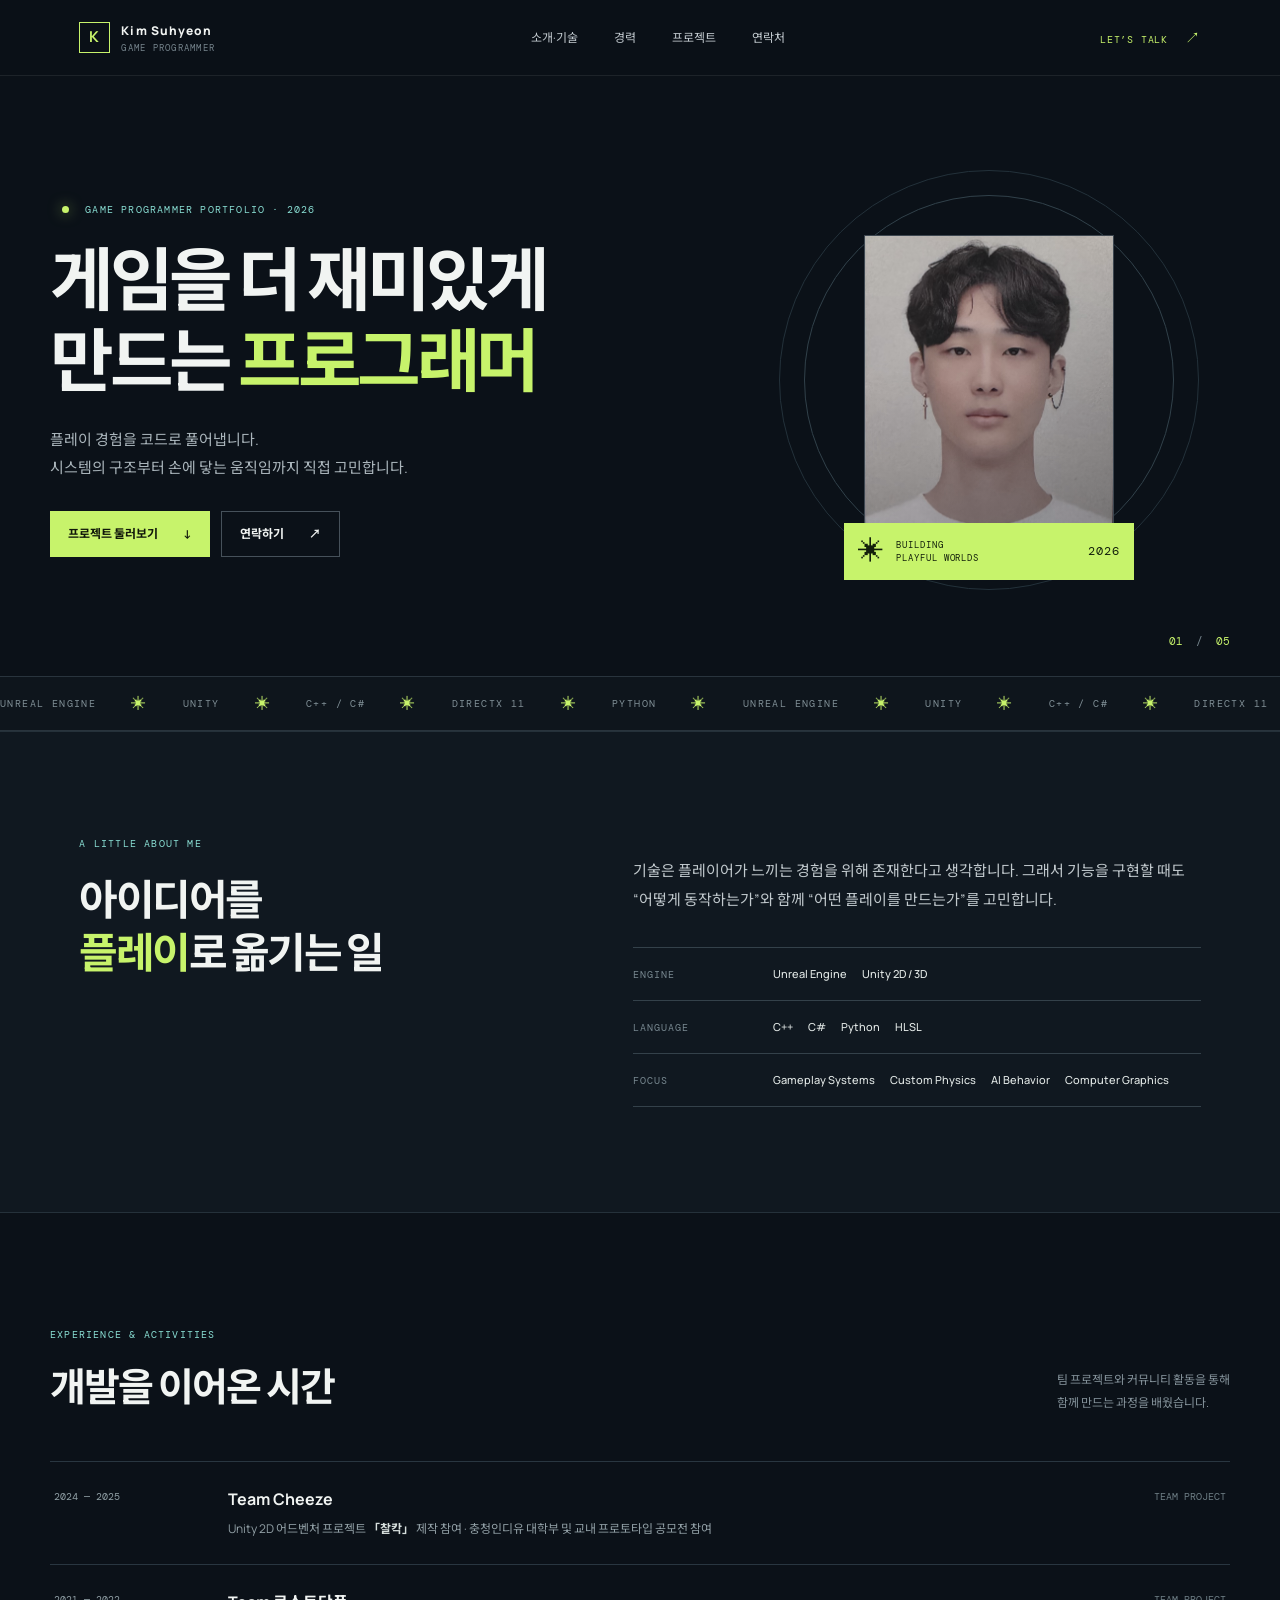
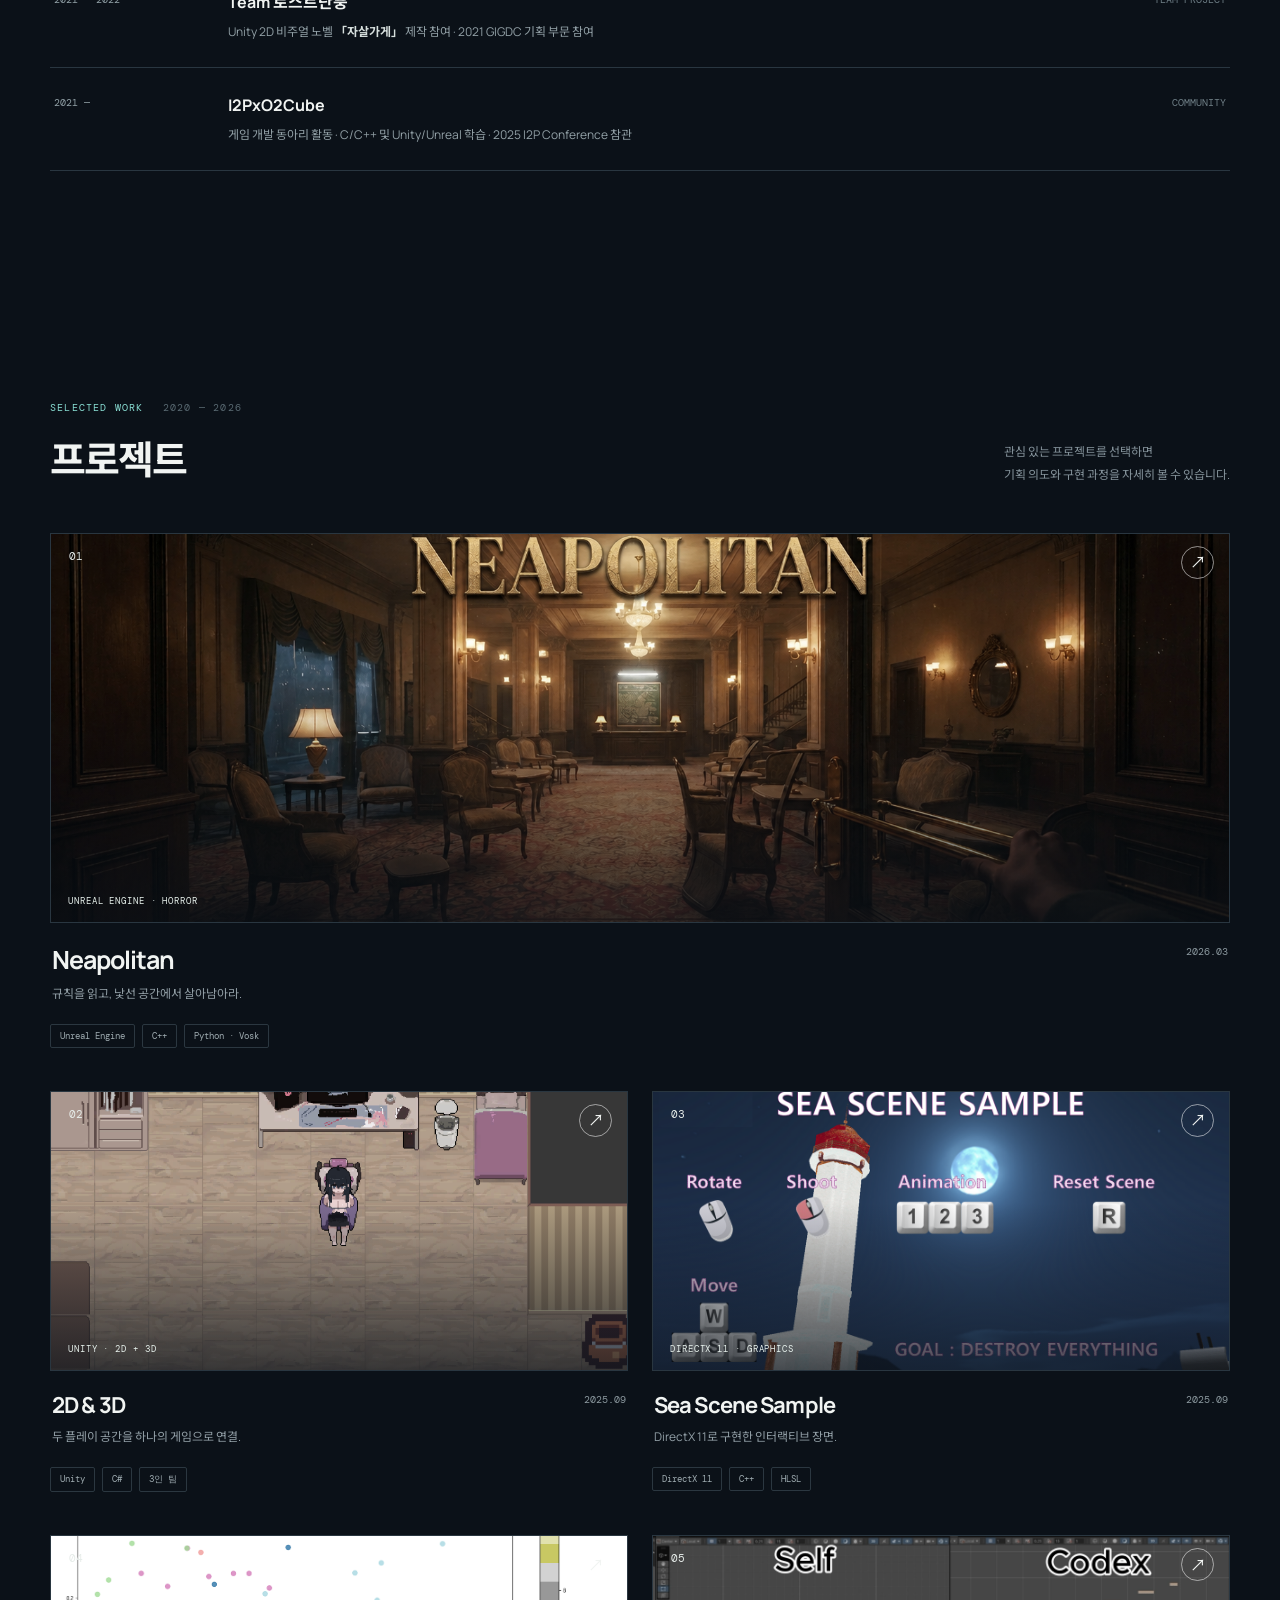
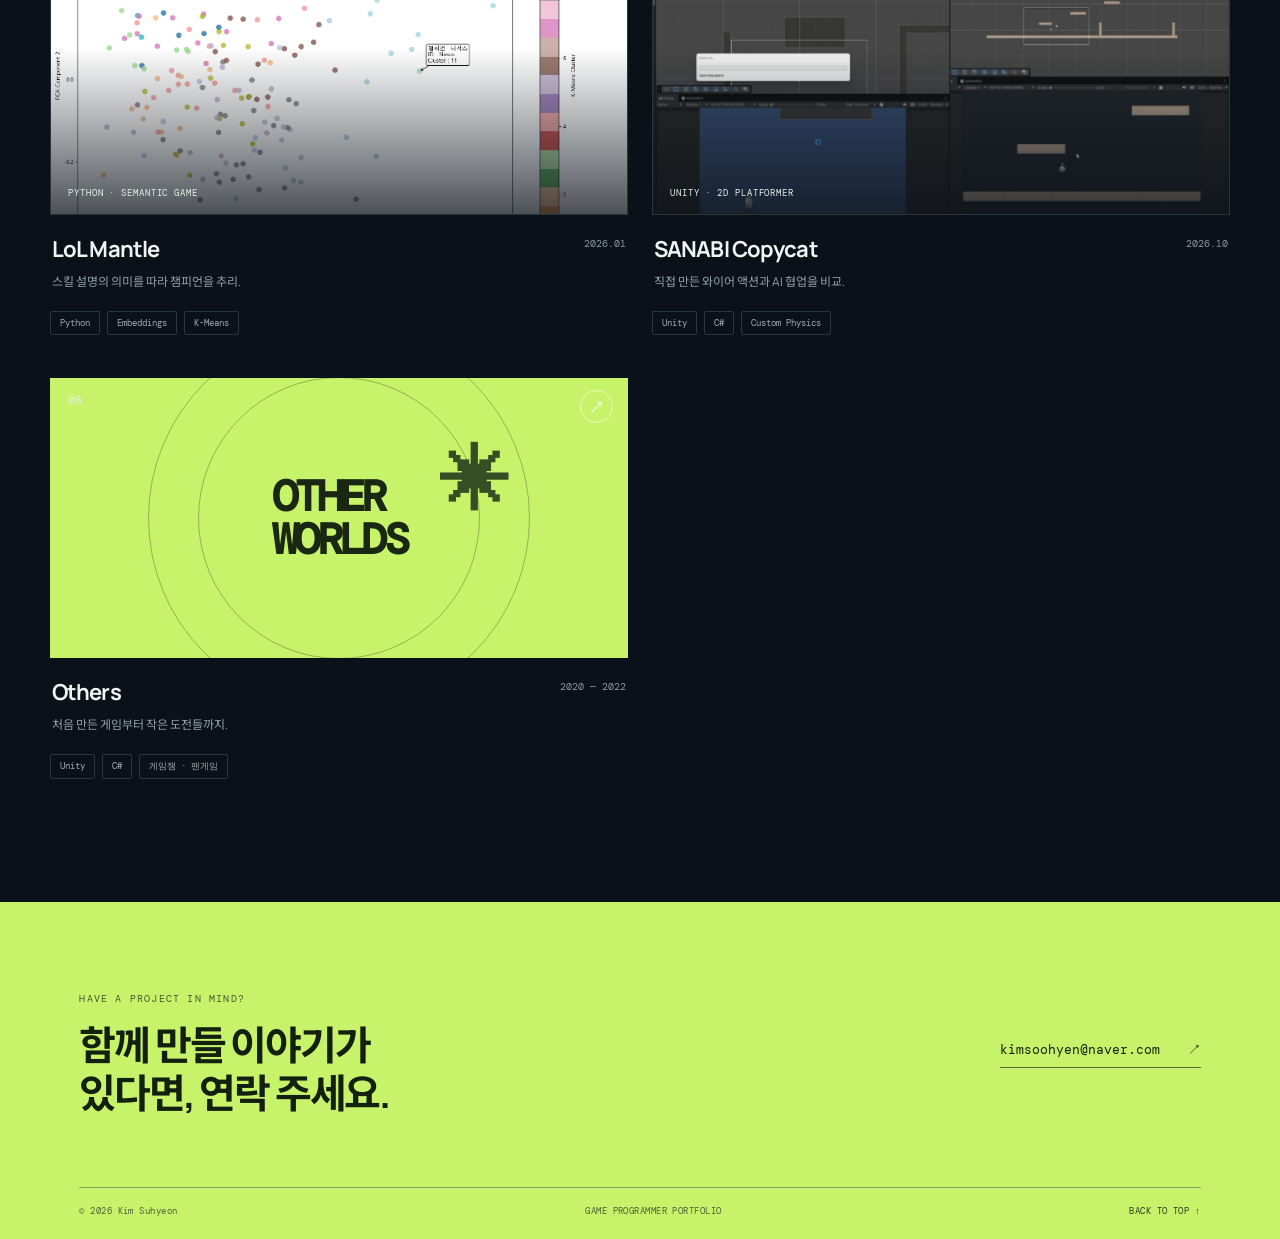
==== index.html @ 2b6232b7 "Publish portfolio website" ====
<!doctype html>
<html lang="ko">
<head>
  <meta charset="utf-8">
  <meta name="viewport" content="width=device-width, initial-scale=1">
  <meta name="theme-color" content="#0b1118">
  <meta name="description" content="김수현 게임 프로그래머 포트폴리오">
  <title>김수현 — Game Programmer</title>
  <link rel="preconnect" href="https://fonts.googleapis.com">
  <link rel="preconnect" href="https://fonts.gstatic.com" crossorigin>
  <link href="https://fonts.googleapis.com/css2?family=DM+Mono:wght@400;500&family=Manrope:wght@400;500;600;700;800&family=Noto+Sans+KR:wght@400;500;600;700;800&display=swap" rel="stylesheet">
  <link rel="stylesheet" href="assets/site.css">
</head>
<body>
  <header class="topbar" id="top">
    <a class="brand" href="index.html"><span class="brand-mark">K</span><span>Kim Suhyeon <i>GAME PROGRAMMER</i></span></a>
    <nav aria-label="주요 메뉴"><a href="#about">소개·기술</a><a href="#experience">경력</a><a href="#projects">프로젝트</a><a href="#contact">연락처</a></nav>
    <a class="top-cta" href="mailto:kimsoohyen@naver.com">LET’S TALK <span>↗</span></a>
  </header>
  <main>
    <section class="hero" id="about">
      <div class="hero-copy">
        <p class="eyebrow"><span class="live-dot"></span> GAME PROGRAMMER PORTFOLIO · 2026</p>
        <h1>게임을 더 재미있게<br>만드는 <em>프로그래머</em></h1>
        <p class="hero-lede">플레이 경험을 코드로 풀어냅니다.<br>시스템의 구조부터 손에 닿는 움직임까지 직접 고민합니다.</p>
        <div class="hero-actions"><a class="button primary" href="#projects">프로젝트 둘러보기 <span>↓</span></a><a class="button secondary" href="mailto:kimsoohyen@naver.com">연락하기 <span>↗</span></a></div>
      </div>
      <div class="hero-portrait"><div class="portrait-frame"><img src="assets/image2.jpg" alt="김수현 프로필 사진"></div><div class="portrait-note"><span class="note-icon">✳</span><span>BUILDING<br>PLAYFUL WORLDS</span><span class="note-year">2026</span></div><div class="hero-orbit orbit-one"></div><div class="hero-orbit orbit-two"></div></div>
      <div class="hero-index">01 <span>/</span> 05</div>
    </section>
    <section class="ticker" aria-label="기술 스택"><div class="ticker-track"><span>UNREAL ENGINE</span><i>✳</i><span>UNITY</span><i>✳</i><span>C++ / C#</span><i>✳</i><span>DIRECTX 11</span><i>✳</i><span>PYTHON</span><i>✳</i><span>UNREAL ENGINE</span><i>✳</i><span>UNITY</span><i>✳</i><span>C++ / C#</span><i>✳</i><span>DIRECTX 11</span><i>✳</i><span>PYTHON</span><i>✳</i></div></section>
    <section class="about-section">
      <div class="about-title"><p class="eyebrow">A LITTLE ABOUT ME</p><h2>아이디어를<br><em>플레이</em>로 옮기는 일</h2></div>
      <div class="about-content"><p class="about-lede">기술은 플레이어가 느끼는 경험을 위해 존재한다고 생각합니다. 그래서 기능을 구현할 때도 “어떻게 동작하는가”와 함께 “어떤 플레이를 만드는가”를 고민합니다.</p><div class="skills"><div class="skill-row"><span class="skill-label">ENGINE</span><div><b>Unreal Engine</b><b>Unity 2D / 3D</b></div></div><div class="skill-row"><span class="skill-label">LANGUAGE</span><div><b>C++</b><b>C#</b><b>Python</b><b>HLSL</b></div></div><div class="skill-row"><span class="skill-label">FOCUS</span><div><b>Gameplay Systems</b><b>Custom Physics</b><b>AI Behavior</b><b>Computer Graphics</b></div></div></div></div>
    </section>
    <section class="experience-section" id="experience"><div class="section-heading"><div><p class="eyebrow">EXPERIENCE &amp; ACTIVITIES</p><h2>개발을 이어온 시간</h2></div><p class="section-intro">팀 프로젝트와 커뮤니티 활동을 통해<br>함께 만드는 과정을 배웠습니다.</p></div><div class="timeline"><div class="timeline-item"><span class="timeline-year">2024 — 2025</span><div><h3>Team Cheeze</h3><p>Unity 2D 어드벤처 프로젝트 <b>「찰칵」</b> 제작 참여 · 충청인디유 대학부 및 교내 프로토타입 공모전 참여</p></div><span class="timeline-kind">TEAM PROJECT</span></div><div class="timeline-item"><span class="timeline-year">2021 — 2022</span><div><h3>Team 로스트단풍</h3><p>Unity 2D 비주얼 노벨 <b>「자살가게」</b> 제작 참여 · 2021 GIGDC 기획 부문 참여</p></div><span class="timeline-kind">TEAM PROJECT</span></div><div class="timeline-item"><span class="timeline-year">2021 —</span><div><h3>I2PxO2Cube</h3><p>게임 개발 동아리 활동 · C/C++ 및 Unity/Unreal 학습 · 2025 I2P Conference 참관</p></div><span class="timeline-kind">COMMUNITY</span></div></div></section>
    <section class="section projects-section" id="projects">
      <div class="section-heading"><div><p class="eyebrow">SELECTED WORK <span>2020 — 2026</span></p><h2>프로젝트</h2></div><p class="section-intro">관심 있는 프로젝트를 선택하면<br>기획 의도와 구현 과정을 자세히 볼 수 있습니다.</p></div>
      <div class="project-grid">
        <a class="project-card feature-card" href="projects/neapolitan.html"><div class="card-image"><img src="assets/neapolitan-hero.png" alt="Neapolitan 호텔 로비 메인 이미지"><span class="card-number">01</span><span class="card-open">↗</span><span class="image-label">UNREAL ENGINE · HORROR</span></div><div class="card-info"><div><h3>Neapolitan</h3><p>규칙을 읽고, 낯선 공간에서 살아남아라.</p></div><span class="card-date">2026.03</span></div><div class="card-tags"><span>Unreal Engine</span><span>C++</span><span>Python · Vosk</span></div></a>
        <a class="project-card" href="projects/two-d-three-d.html"><div class="card-image"><img src="assets/image10.png" alt="2D 어드벤처 게임 화면"><span class="card-number">02</span><span class="card-open">↗</span><span class="image-label">UNITY · 2D + 3D</span></div><div class="card-info"><div><h3>2D &amp; 3D</h3><p>두 플레이 공간을 하나의 게임으로 연결.</p></div><span class="card-date">2025.09</span></div><div class="card-tags"><span>Unity</span><span>C#</span><span>3인 팀</span></div></a>
        <a class="project-card" href="projects/sea-scene.html"><div class="card-image"><img src="assets/image20.png" alt="DirectX Sea Scene 시뮬레이터 화면"><span class="card-number">03</span><span class="card-open">↗</span><span class="image-label">DIRECTX 11 · GRAPHICS</span></div><div class="card-info"><div><h3>Sea Scene Sample</h3><p>DirectX 11로 구현한 인터랙티브 장면.</p></div><span class="card-date">2025.09</span></div><div class="card-tags"><span>DirectX 11</span><span>C++</span><span>HLSL</span></div></a>
        <a class="project-card" href="projects/lol-mantle.html"><div class="card-image"><img src="assets/image63.png" alt="LoL Mantle 챔피언 임베딩 시각화"><span class="card-number">04</span><span class="card-open">↗</span><span class="image-label">PYTHON · SEMANTIC GAME</span></div><div class="card-info"><div><h3>LoL Mantle</h3><p>스킬 설명의 의미를 따라 챔피언을 추리.</p></div><span class="card-date">2026.01</span></div><div class="card-tags"><span>Python</span><span>Embeddings</span><span>K-Means</span></div></a>
        <a class="project-card" href="projects/sanabi-copycat.html"><div class="card-image"><img src="assets/image65.png" alt="SANABI Copycat 직접 개발과 에이전트 비교 화면"><span class="card-number">05</span><span class="card-open">↗</span><span class="image-label">UNITY · 2D PLATFORMER</span></div><div class="card-info"><div><h3>SANABI Copycat</h3><p>직접 만든 와이어 액션과 AI 협업을 비교.</p></div><span class="card-date">2026.10</span></div><div class="card-tags"><span>Unity</span><span>C#</span><span>Custom Physics</span></div></a>
        <a class="project-card other-card" href="projects/others.html"><div class="other-art"><span>OTHER<br>WORLDS</span><span class="other-star">✳</span></div><span class="card-number">06</span><span class="card-open">↗</span><div class="card-info"><div><h3>Others</h3><p>처음 만든 게임부터 작은 도전들까지.</p></div><span class="card-date">2020 — 2022</span></div><div class="card-tags"><span>Unity</span><span>C#</span><span>게임잼 · 팬게임</span></div></a>
      </div>
    </section>
    <footer class="footer" id="contact"><div><p class="eyebrow">HAVE A PROJECT IN MIND?</p><h2>함께 만들 이야기가<br>있다면, 연락 주세요.</h2></div><a class="mail-link" href="mailto:kimsoohyen@naver.com">kimsoohyen@naver.com <span>↗</span></a><div class="footer-bottom"><span>© 2026 Kim Suhyeon</span><span>GAME PROGRAMMER PORTFOLIO</span><a href="#top">BACK TO TOP ↑</a></div></footer>
  </main>
</body>
</html>
---- assets/site.css ----
:root{--bg:#0b1118;--panel:#111a23;--panel2:#17232d;--line:#293640;--text:#f1f4f2;--muted:#a2adb3;--soft:#75848c;--lime:#c7f36b;--aqua:#89ded3;--orange:#ff8c5b;--mono:"DM Mono",monospace;--sans:"Manrope","Noto Sans KR",sans-serif;--max:1180px}*{box-sizing:border-box}html{scroll-behavior:smooth;scroll-padding-top:100px}body{margin:0;background:var(--bg);color:var(--text);font-family:var(--sans);font-size:15px;line-height:1.65}a{color:inherit;text-decoration:none}img{display:block;max-width:100%}::selection{background:var(--lime);color:#111} .topbar{height:76px;padding:0 max(calc((100vw - var(--max))/2),6.2vw);display:flex;align-items:center;justify-content:space-between;border-bottom:1px solid rgba(255,255,255,.08);background:rgba(11,17,24,.93);position:sticky;top:0;z-index:20;backdrop-filter:blur(18px)}.brand{display:flex;align-items:center;gap:11px;font-weight:800;font-size:12px;letter-spacing:.09em}.brand-mark{width:31px;height:31px;border:1px solid var(--lime);color:var(--lime);display:grid;place-items:center;font-size:15px;font-weight:700}.brand i{display:block;color:var(--soft);font:9px var(--mono);letter-spacing:.14em;margin-top:1px}.topbar nav{display:flex;gap:36px;color:#c3cbd0;font-size:12px}.topbar nav a:hover,.footer-bottom a:hover{color:var(--lime)}.top-cta{font:10px var(--mono);letter-spacing:.08em;color:var(--lime)}.top-cta span{font-size:15px;margin-left:10px}.hero{max-width:var(--max);margin:auto;min-height:600px;padding:78px 0 70px;display:grid;grid-template-columns:1fr .77fr;gap:70px;align-items:center;position:relative}.eyebrow{font:10px var(--mono);letter-spacing:.12em;color:var(--aqua);margin:0 0 23px}.live-dot{display:inline-block;width:7px;height:7px;background:var(--lime);border-radius:50%;margin-right:9px;box-shadow:0 0 14px #c7f36b99}.hero h1{font-size:clamp(46px,5.4vw,70px);line-height:1.17;letter-spacing:-.065em;margin:0;font-weight:700}.hero h1 em,.about-title h2 em{font-style:normal;color:var(--lime)}.hero-lede{color:#aab5bb;font-size:15px;line-height:1.9;margin:25px 0 28px}.hero-actions{display:flex;gap:11px}.button{height:46px;padding:0 18px;display:inline-flex;gap:25px;align-items:center;font-size:12px;font-weight:700}.button.primary{background:var(--lime);color:#10170a}.button.primary:hover{background:#dbff91}.button.secondary{border:1px solid #46515a;color:var(--text)}.button.secondary:hover{border-color:var(--lime)}.hero-meta{display:flex;gap:12px;align-items:center;margin-top:48px;color:#87949b;font:10px var(--mono)}.hero-meta b{color:#45515a}.hero-portrait{height:420px;position:relative;display:grid;place-items:center}.portrait-frame{width:250px;height:290px;position:relative;z-index:2;overflow:hidden;border:1px solid #ffffff26;background:#1b2630}.portrait-frame:before{content:"";position:absolute;inset:0;background:linear-gradient(145deg,transparent 30%,#0b111844);z-index:1}.portrait-frame img{width:100%;height:100%;object-fit:cover;object-position:center 22%;filter:saturate(.72)}.portrait-note{position:absolute;z-index:4;bottom:10px;left:calc(50% - 145px);width:290px;height:57px;padding:0 14px;background:var(--lime);color:#13200b;display:flex;align-items:center;gap:12px;font:9px var(--mono);letter-spacing:.1em;line-height:1.35}.note-icon{font-size:26px}.note-year{margin-left:auto;font-size:12px}.hero-orbit{position:absolute;border:1px solid #31414a;border-radius:50%;width:370px;height:370px}.orbit-two{width:420px;height:420px;border-color:#23313a}.hero-index{position:absolute;bottom:28px;right:0;color:var(--lime);font:11px var(--mono)}.hero-index span{color:var(--soft);padding:0 6px}.ticker{height:55px;border-block:1px solid #29343d;overflow:hidden;display:flex;align-items:center;background:#0e151c}.ticker-track{display:flex;align-items:center;gap:35px;white-space:nowrap;width:max-content;animation:marquee 38s linear infinite;color:#7f8e95;font:10px var(--mono);letter-spacing:.14em}.ticker-track i{color:var(--lime);font-size:15px;font-style:normal}@keyframes marquee{to{transform:translateX(-50%)}}.section,.experience-section{max-width:var(--max);margin:auto;padding:115px 0}.section-heading{display:flex;justify-content:space-between;align-items:end;margin-bottom:42px}.section-heading .eyebrow{margin-bottom:13px}.eyebrow span{color:#596971;margin-left:12px}.section-heading h2,.experience-section h2{font-size:39px;letter-spacing:-.05em;margin:0}.section-intro{font-size:12px;color:#84929a;line-height:1.9;margin:0 0 4px}.project-grid{display:grid;grid-template-columns:repeat(2,1fr);gap:35px 24px}.project-card{display:block;min-width:0}.card-image{height:280px;position:relative;overflow:hidden;background:#17222a;border:1px solid #293640}.card-image img{height:100%;width:100%;object-fit:cover;transition:transform .55s cubic-bezier(.2,.75,.25,1),filter .4s;filter:saturate(.82)}.project-card:hover .card-image img{transform:scale(1.045);filter:saturate(1.08)}.card-image:after{content:"";position:absolute;inset:40% 0 0;background:linear-gradient(transparent,#0b1118ba)}.card-number{position:absolute;z-index:2;left:18px;top:15px;color:#e6ece9;font:11px var(--mono)}.card-open{position:absolute;z-index:2;right:15px;top:12px;width:33px;height:33px;border:1px solid #ffffff88;border-radius:50%;display:grid;place-items:center;font-size:16px;transition:.2s}.project-card:hover .card-open{background:var(--lime);color:#10170a;border-color:var(--lime);transform:rotate(45deg)}.image-label{position:absolute;z-index:2;left:17px;bottom:15px;color:#e7f1ec;font:9px var(--mono);letter-spacing:.1em}.card-info{display:flex;justify-content:space-between;align-items:start;padding:16px 2px 8px}.card-info h3{margin:0;font-size:22px;letter-spacing:-.04em}.card-info p{margin:4px 0;color:#929fa6;font-size:12px}.card-date{font:10px var(--mono);color:#8c999f;padding-top:6px;white-space:nowrap}.card-tags{display:flex;gap:7px;padding:8px 0}.card-tags span{font:9px var(--mono);color:#a0adb2;padding:5px 9px;border:1px solid #2b3740;border-radius:2px}.feature-card{grid-column:1/-1}.feature-card .card-image{height:390px}.feature-card .card-image img{object-position:center 48%}.feature-card .card-info h3{font-size:25px}.other-card{position:relative}.other-art{height:280px;background:#c7f36b;color:#1a2713;display:flex;align-items:center;justify-content:center;font:700 44px/.98 var(--mono);letter-spacing:-.08em;position:relative;overflow:hidden}.other-art:before,.other-art:after{content:"";position:absolute;border:1px solid #3c552b66;border-radius:50%;width:280px;height:280px}.other-art:after{width:380px;height:380px}.other-star{position:absolute;right:21%;top:25%;font-size:70px;line-height:1;color:#344f24}.about-section{border-block:1px solid #25313a;background:#101820;display:grid;grid-template-columns:.8fr 1fr;gap:100px;padding:105px max(calc((100vw - var(--max))/2),6.2vw)}.about-title h2{font-size:42px;line-height:1.25;letter-spacing:-.06em;margin:0}.about-content{padding-top:20px}.about-lede{font-size:15px;color:#c1c9cd;line-height:1.9;margin:0 0 33px;max-width:570px}.skills{border-top:1px solid #34414a}.skill-row{display:grid;grid-template-columns:120px 1fr;gap:20px;padding:17px 0;border-bottom:1px solid #34414a}.skill-label{color:#77878f;font:10px var(--mono);letter-spacing:.1em;padding-top:3px}.skill-row>div{display:flex;gap:8px 15px;flex-wrap:wrap}.skill-row b{font-size:11px;color:#e2e8e6;font-weight:500}.timeline{border-top:1px solid #293640}.timeline-item{display:grid;grid-template-columns:150px 1fr 120px;gap:24px;padding:24px 4px;border-bottom:1px solid #293640;align-items:start}.timeline-year,.timeline-kind{font:10px var(--mono);color:#91a0a6;padding-top:4px}.timeline-item h3{margin:0 0 6px;font-size:16px}.timeline-item p{margin:0;color:#92a0a6;font-size:12px;line-height:1.8}.timeline-item p b{color:#d6dedc}.timeline-kind{text-align:right;color:#6e7e85}.footer{padding:90px max(calc((100vw - var(--max))/2),6.2vw) 22px;background:#c7f36b;color:#14200e;display:grid;grid-template-columns:1fr auto;align-items:center;gap:40px}.footer .eyebrow{color:#435a2a;margin-bottom:16px}.footer h2{font-size:40px;line-height:1.2;letter-spacing:-.055em;margin:0}.mail-link{font:13px var(--mono);border-bottom:1px solid #536d36;padding:0 0 8px}.mail-link span{margin-left:20px}.footer-bottom{grid-column:1/-1;border-top:1px solid #899f66;padding-top:17px;margin-top:30px;display:flex;justify-content:space-between;font:9px var(--mono);letter-spacing:.05em;color:#4e6134}.footer-bottom a{color:#253b19}
/* project detail pages */
.detail-hero{background:linear-gradient(110deg,#111a23 0%,#101922 58%,#1c2a32 100%);border-bottom:1px solid #293640}.detail-wrap{max-width:var(--max);margin:auto}.crumb{font:10px var(--mono);color:#809099;padding:23px 0}.crumb a:hover{color:var(--lime)}.detail-head{padding:46px 0 52px;display:grid;grid-template-columns:1fr 270px;gap:55px;align-items:end}.detail-title .eyebrow{margin-bottom:12px}.detail-title h1{font-size:52px;letter-spacing:-.06em;line-height:1.1;margin:0}.detail-title .subtitle{font-size:16px;color:#bdc7ca;margin:12px 0 0}.detail-desc{color:#93a0a6;font-size:13px;line-height:1.9;max-width:720px;margin:20px 0 0}.detail-actions{display:flex;gap:9px;margin-top:25px}.detail-facts{border-left:1px solid #41505a;padding:4px 0 4px 24px}.fact{margin-bottom:18px}.fact:last-child{margin-bottom:0}.fact span{display:block;font:9px var(--mono);color:#73838a;letter-spacing:.1em;margin-bottom:4px}.fact b{font-size:12px;font-weight:600;color:#dbe2df}.detail-body{max-width:var(--max);margin:auto;padding:48px 0 100px;display:grid;grid-template-columns:minmax(0,1fr) 275px;gap:38px}.detail-main{min-width:0}.media-view{height:400px;background:#15212a;border:1px solid #2a3741;overflow:hidden}.media-view img{width:100%;height:100%;object-fit:contain;background:#0d141b}.media-strip{display:flex;gap:8px;overflow-x:auto;padding:10px 0 0}.media-thumb{border:1px solid #35434d;background:#101820;padding:0;cursor:pointer;min-width:105px;width:125px;height:68px;opacity:.58;transition:.2s}.media-thumb img{width:100%;height:100%;object-fit:cover}.media-thumb.active,.media-thumb:hover{opacity:1;border-color:var(--lime)}.content-section{padding:34px 0;border-bottom:1px solid #293640}.content-section:first-of-type{padding-top:27px}.content-section .eyebrow{margin-bottom:10px;color:var(--lime)}.content-section h2{font-size:23px;letter-spacing:-.035em;margin:0 0 13px}.content-section p{color:#a8b3b8;font-size:13px;line-height:1.95;margin:0 0 10px}.content-section p:last-child{margin-bottom:0}.content-section ul{padding-left:19px;margin:10px 0;color:#a8b3b8;font-size:13px;line-height:2}.content-section li::marker{color:var(--lime)}.detail-aside{position:sticky;top:102px;align-self:start}.aside-box{background:#111a23;border:1px solid #293640;margin-bottom:13px}.aside-heading{font:10px var(--mono);letter-spacing:.1em;color:#dfe5e2;padding:15px 16px;border-bottom:1px solid #293640}.aside-list{padding:7px 16px 12px}.aside-row{display:flex;justify-content:space-between;gap:10px;padding:8px 0;border-bottom:1px solid #27343d;font-size:10px}.aside-row:last-child{border:0}.aside-row span{color:#76878e}.aside-row b{color:#d1dad7;font-weight:500;text-align:right}.aside-cta{display:flex;justify-content:space-between;align-items:center;padding:15px 16px;color:#10170a;background:var(--lime);font-size:11px;font-weight:700}.aside-cta:hover{background:#dcff94}.aside-back{display:block;text-align:center;border:1px solid #3b4851;padding:12px;color:#aab6bb;font:10px var(--mono)}.aside-back:hover{border-color:var(--lime);color:var(--lime)}.next-project{border-top:1px solid #293640;margin-top:65px;padding-top:27px;display:flex;justify-content:space-between;align-items:center}.next-project span{font:9px var(--mono);color:#7e8c93}.next-project a{font-size:14px;color:var(--lime)}.detail-footer{padding:22px max(calc((100vw - var(--max))/2),6.2vw);border-top:1px solid #293640;display:flex;justify-content:space-between;color:#718188;font:9px var(--mono)}.not-found{padding:90px 0;text-align:center}.not-found h1{font-size:40px}.not-found a{color:var(--lime)}
@media(max-width:1250px){.hero,.section,.experience-section,.detail-wrap,.detail-body{margin-left:6.2vw;margin-right:6.2vw}.about-section{padding-left:6.2vw;padding-right:6.2vw}.footer{padding-left:6.2vw;padding-right:6.2vw}.topbar{padding-left:6.2vw;padding-right:6.2vw}}
@media(max-width:760px){.topbar{height:63px}.topbar nav{gap:15px;font-size:10px}.top-cta{display:none}.brand{font-size:10px}.hero{grid-template-columns:1fr;padding:62px 0 70px;gap:25px}.hero h1{font-size:48px}.hero-portrait{height:330px;grid-row:1}.portrait-frame{width:190px;height:228px}.portrait-note{width:230px;left:calc(50% - 115px);height:48px}.hero-orbit{width:290px;height:290px}.orbit-two{width:320px;height:320px.hero-copy{grid-row:2}.hero-meta{margin-top:32px;flex-wrap:wrap}.hero-index{bottom:20px}.section,.experience-section{padding:78px 0}.section-heading{align-items:start;gap:20px;flex-direction:column}.section-heading h2,.experience-section h2{font-size:32px}.section-intro br{display:none}.project-grid{grid-template-columns:1fr;gap:24px}.feature-card{grid-column:auto}.card-image,.other-art{height:230px}.feature-card .card-image{height:250px}.card-info h3{font-size:20px}.about-section{grid-template-columns:1fr;gap:28px;padding-top:75px;padding-bottom:75px}.about-title h2{font-size:36px}.about-content{padding:0}.timeline-item{grid-template-columns:90px 1fr;gap:12px}.timeline-kind{display:none}.timeline-item p{font-size:11px}.footer{grid-template-columns:1fr;padding-top:70px;gap:25px}.footer h2{font-size:34px}.mail-link{justify-self:start}.footer-bottom{flex-wrap:wrap;gap:13px}.detail-head{grid-template-columns:1fr;gap:23px;padding:33px 0}.detail-title h1{font-size:40px}.detail-title .subtitle{font-size:14px}.detail-facts{display:grid;grid-template-columns:1fr 1fr;border-left:0;border-top:1px solid #41505a;padding:15px 0 0;gap:12px}.fact{margin:0}.detail-body{grid-template-columns:1fr;padding-top:28px}.media-view{height:250px}.detail-aside{position:static;grid-row:1}.detail-aside .aside-box{display:none}.detail-aside{display:grid;grid-template-columns:1fr 1fr;gap:10px}.aside-back{padding:11px 5px}.detail-footer{padding:20px 6.2vw}.crumb{padding:16px 0}.next-project{margin-top:40px}}
.aside-box .aside-list>span{display:inline-block;color:#a0adb2;font:9px var(--mono);padding:5px 8px;border:1px solid #2b3740;border-radius:2px;margin:0 4px 5px 0}
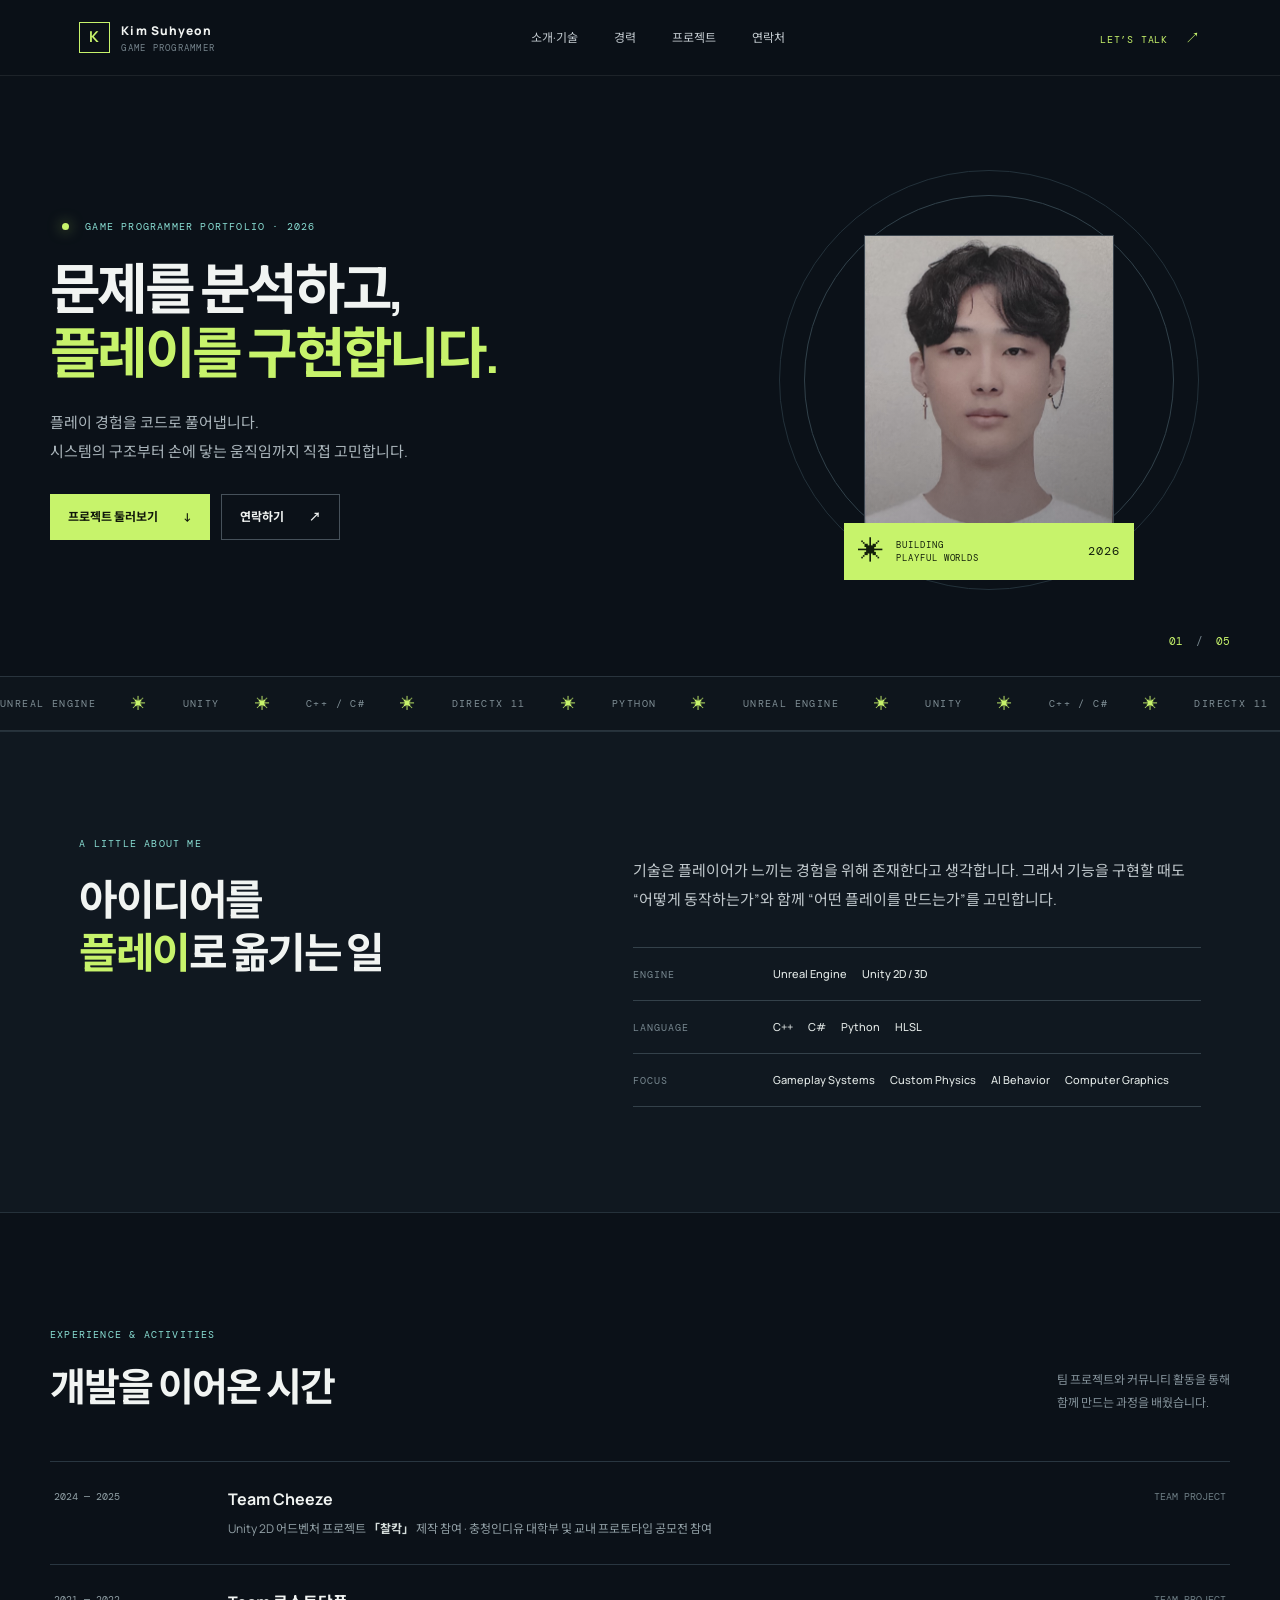
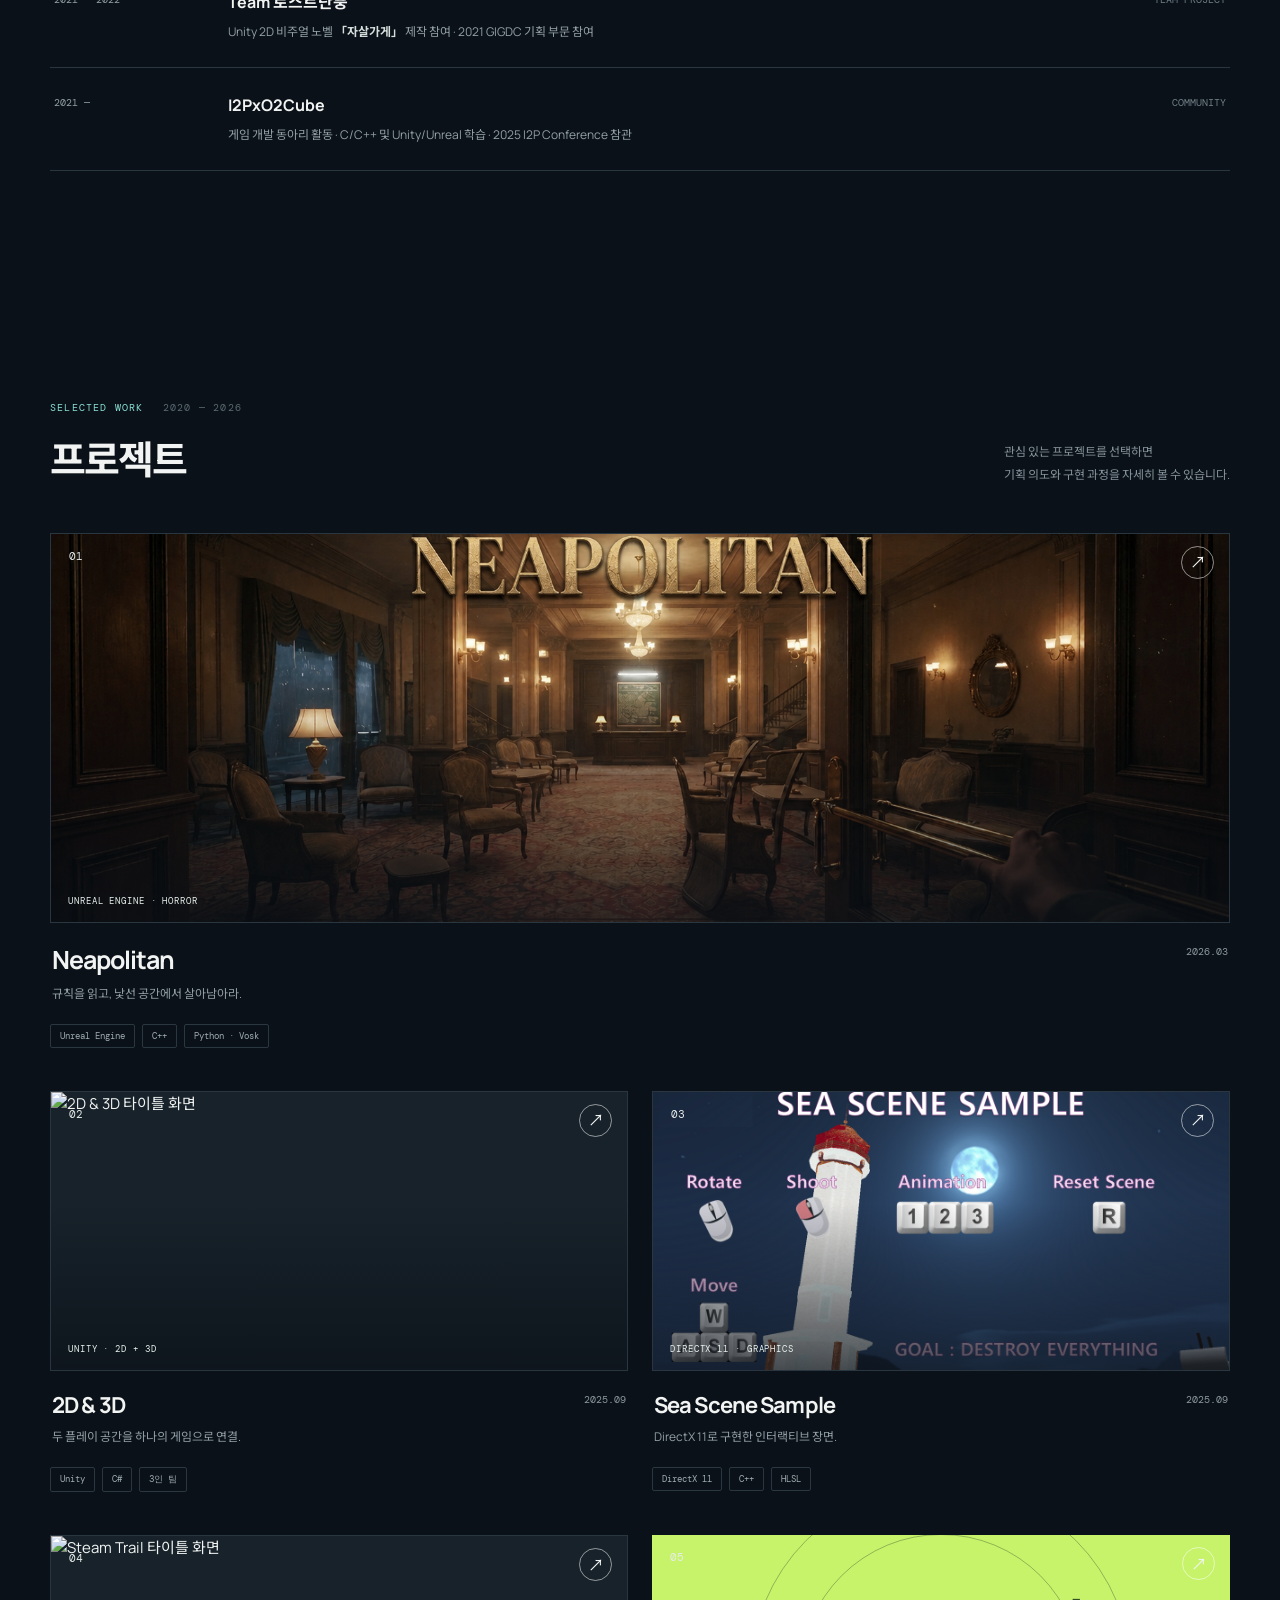
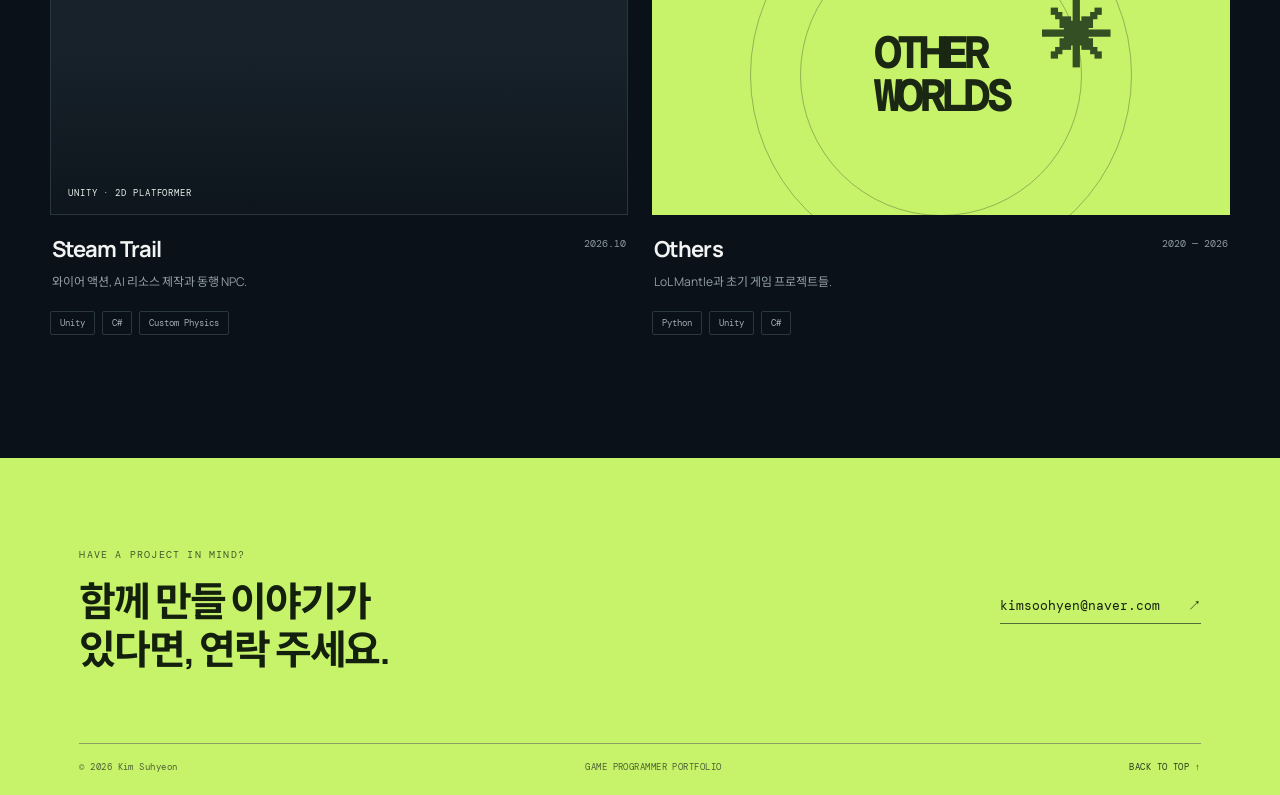
==== commit 323155e7: "Update portfolio projects and Others layout" ====
--- a/index.html
+++ b/index.html
@@ -9,7 +9,7 @@
   <link rel="preconnect" href="https://fonts.googleapis.com">
   <link rel="preconnect" href="https://fonts.gstatic.com" crossorigin>
   <link href="https://fonts.googleapis.com/css2?family=DM+Mono:wght@400;500&family=Manrope:wght@400;500;600;700;800&family=Noto+Sans+KR:wght@400;500;600;700;800&display=swap" rel="stylesheet">
-  <link rel="stylesheet" href="assets/site.css">
+  <link rel="stylesheet" href="assets/site.css?v=10">
 </head>
 <body>
   <header class="topbar" id="top">
@@ -21,7 +21,7 @@
     <section class="hero" id="about">
       <div class="hero-copy">
         <p class="eyebrow"><span class="live-dot"></span> GAME PROGRAMMER PORTFOLIO · 2026</p>
-        <h1>게임을 더 재미있게<br>만드는 <em>프로그래머</em></h1>
+        <h1>문제를 분석하고,<br><em>플레이를 구현합니다.</em></h1>
         <p class="hero-lede">플레이 경험을 코드로 풀어냅니다.<br>시스템의 구조부터 손에 닿는 움직임까지 직접 고민합니다.</p>
         <div class="hero-actions"><a class="button primary" href="#projects">프로젝트 둘러보기 <span>↓</span></a><a class="button secondary" href="mailto:kimsoohyen@naver.com">연락하기 <span>↗</span></a></div>
       </div>
@@ -38,11 +38,10 @@
       <div class="section-heading"><div><p class="eyebrow">SELECTED WORK <span>2020 — 2026</span></p><h2>프로젝트</h2></div><p class="section-intro">관심 있는 프로젝트를 선택하면<br>기획 의도와 구현 과정을 자세히 볼 수 있습니다.</p></div>
       <div class="project-grid">
         <a class="project-card feature-card" href="projects/neapolitan.html"><div class="card-image"><img src="assets/neapolitan-hero.png" alt="Neapolitan 호텔 로비 메인 이미지"><span class="card-number">01</span><span class="card-open">↗</span><span class="image-label">UNREAL ENGINE · HORROR</span></div><div class="card-info"><div><h3>Neapolitan</h3><p>규칙을 읽고, 낯선 공간에서 살아남아라.</p></div><span class="card-date">2026.03</span></div><div class="card-tags"><span>Unreal Engine</span><span>C++</span><span>Python · Vosk</span></div></a>
-        <a class="project-card" href="projects/two-d-three-d.html"><div class="card-image"><img src="assets/image10.png" alt="2D 어드벤처 게임 화면"><span class="card-number">02</span><span class="card-open">↗</span><span class="image-label">UNITY · 2D + 3D</span></div><div class="card-info"><div><h3>2D &amp; 3D</h3><p>두 플레이 공간을 하나의 게임으로 연결.</p></div><span class="card-date">2025.09</span></div><div class="card-tags"><span>Unity</span><span>C#</span><span>3인 팀</span></div></a>
+        <a class="project-card" href="projects/two-d-three-d.html"><div class="card-image"><img src="assets/two-d-three-d-cover.webp" alt="2D & 3D 타이틀 화면"><span class="card-number">02</span><span class="card-open">↗</span><span class="image-label">UNITY · 2D + 3D</span></div><div class="card-info"><div><h3>2D &amp; 3D</h3><p>두 플레이 공간을 하나의 게임으로 연결.</p></div><span class="card-date">2025.09</span></div><div class="card-tags"><span>Unity</span><span>C#</span><span>3인 팀</span></div></a>
         <a class="project-card" href="projects/sea-scene.html"><div class="card-image"><img src="assets/image20.png" alt="DirectX Sea Scene 시뮬레이터 화면"><span class="card-number">03</span><span class="card-open">↗</span><span class="image-label">DIRECTX 11 · GRAPHICS</span></div><div class="card-info"><div><h3>Sea Scene Sample</h3><p>DirectX 11로 구현한 인터랙티브 장면.</p></div><span class="card-date">2025.09</span></div><div class="card-tags"><span>DirectX 11</span><span>C++</span><span>HLSL</span></div></a>
-        <a class="project-card" href="projects/lol-mantle.html"><div class="card-image"><img src="assets/image63.png" alt="LoL Mantle 챔피언 임베딩 시각화"><span class="card-number">04</span><span class="card-open">↗</span><span class="image-label">PYTHON · SEMANTIC GAME</span></div><div class="card-info"><div><h3>LoL Mantle</h3><p>스킬 설명의 의미를 따라 챔피언을 추리.</p></div><span class="card-date">2026.01</span></div><div class="card-tags"><span>Python</span><span>Embeddings</span><span>K-Means</span></div></a>
-        <a class="project-card" href="projects/sanabi-copycat.html"><div class="card-image"><img src="assets/image65.png" alt="SANABI Copycat 직접 개발과 에이전트 비교 화면"><span class="card-number">05</span><span class="card-open">↗</span><span class="image-label">UNITY · 2D PLATFORMER</span></div><div class="card-info"><div><h3>SANABI Copycat</h3><p>직접 만든 와이어 액션과 AI 협업을 비교.</p></div><span class="card-date">2026.10</span></div><div class="card-tags"><span>Unity</span><span>C#</span><span>Custom Physics</span></div></a>
-        <a class="project-card other-card" href="projects/others.html"><div class="other-art"><span>OTHER<br>WORLDS</span><span class="other-star">✳</span></div><span class="card-number">06</span><span class="card-open">↗</span><div class="card-info"><div><h3>Others</h3><p>처음 만든 게임부터 작은 도전들까지.</p></div><span class="card-date">2020 — 2022</span></div><div class="card-tags"><span>Unity</span><span>C#</span><span>게임잼 · 팬게임</span></div></a>
+        <a class="project-card" href="projects/steam-trail.html"><div class="card-image"><img src="assets/steam-trail-cover.webp" alt="Steam Trail 타이틀 화면"><span class="card-number">04</span><span class="card-open">↗</span><span class="image-label">UNITY · 2D PLATFORMER</span></div><div class="card-info"><div><h3>Steam Trail</h3><p>와이어 액션, AI 리소스 제작과 동행 NPC.</p></div><span class="card-date">2026.10</span></div><div class="card-tags"><span>Unity</span><span>C#</span><span>Custom Physics</span></div></a>
+        <a class="project-card other-card" href="projects/others.html"><div class="other-art"><span>OTHER<br>WORLDS</span><span class="other-star">✳</span></div><span class="card-number">05</span><span class="card-open">↗</span><div class="card-info"><div><h3>Others</h3><p>LoL Mantle과 초기 게임 프로젝트들.</p></div><span class="card-date">2020 — 2026</span></div><div class="card-tags"><span>Python</span><span>Unity</span><span>C#</span></div></a>
       </div>
     </section>
     <footer class="footer" id="contact"><div><p class="eyebrow">HAVE A PROJECT IN MIND?</p><h2>함께 만들 이야기가<br>있다면, 연락 주세요.</h2></div><a class="mail-link" href="mailto:kimsoohyen@naver.com">kimsoohyen@naver.com <span>↗</span></a><div class="footer-bottom"><span>© 2026 Kim Suhyeon</span><span>GAME PROGRAMMER PORTFOLIO</span><a href="#top">BACK TO TOP ↑</a></div></footer>
--- a/assets/site.css
+++ b/assets/site.css
@@ -2,6 +2,24 @@
 /* project detail pages */
 .detail-hero{background:linear-gradient(110deg,#111a23 0%,#101922 58%,#1c2a32 100%);border-bottom:1px solid #293640}.detail-wrap{max-width:var(--max);margin:auto}.crumb{font:10px var(--mono);color:#809099;padding:23px 0}.crumb a:hover{color:var(--lime)}.detail-head{padding:46px 0 52px;display:grid;grid-template-columns:1fr 270px;gap:55px;align-items:end}.detail-title .eyebrow{margin-bottom:12px}.detail-title h1{font-size:52px;letter-spacing:-.06em;line-height:1.1;margin:0}.detail-title .subtitle{font-size:16px;color:#bdc7ca;margin:12px 0 0}.detail-desc{color:#93a0a6;font-size:13px;line-height:1.9;max-width:720px;margin:20px 0 0}.detail-actions{display:flex;gap:9px;margin-top:25px}.detail-facts{border-left:1px solid #41505a;padding:4px 0 4px 24px}.fact{margin-bottom:18px}.fact:last-child{margin-bottom:0}.fact span{display:block;font:9px var(--mono);color:#73838a;letter-spacing:.1em;margin-bottom:4px}.fact b{font-size:12px;font-weight:600;color:#dbe2df}.detail-body{max-width:var(--max);margin:auto;padding:48px 0 100px;display:grid;grid-template-columns:minmax(0,1fr) 275px;gap:38px}.detail-main{min-width:0}.media-view{height:400px;background:#15212a;border:1px solid #2a3741;overflow:hidden}.media-view img{width:100%;height:100%;object-fit:contain;background:#0d141b}.media-strip{display:flex;gap:8px;overflow-x:auto;padding:10px 0 0}.media-thumb{border:1px solid #35434d;background:#101820;padding:0;cursor:pointer;min-width:105px;width:125px;height:68px;opacity:.58;transition:.2s}.media-thumb img{width:100%;height:100%;object-fit:cover}.media-thumb.active,.media-thumb:hover{opacity:1;border-color:var(--lime)}.content-section{padding:34px 0;border-bottom:1px solid #293640}.content-section:first-of-type{padding-top:27px}.content-section .eyebrow{margin-bottom:10px;color:var(--lime)}.content-section h2{font-size:23px;letter-spacing:-.035em;margin:0 0 13px}.content-section p{color:#a8b3b8;font-size:13px;line-height:1.95;margin:0 0 10px}.content-section p:last-child{margin-bottom:0}.content-section ul{padding-left:19px;margin:10px 0;color:#a8b3b8;font-size:13px;line-height:2}.content-section li::marker{color:var(--lime)}.detail-aside{position:sticky;top:102px;align-self:start}.aside-box{background:#111a23;border:1px solid #293640;margin-bottom:13px}.aside-heading{font:10px var(--mono);letter-spacing:.1em;color:#dfe5e2;padding:15px 16px;border-bottom:1px solid #293640}.aside-list{padding:7px 16px 12px}.aside-row{display:flex;justify-content:space-between;gap:10px;padding:8px 0;border-bottom:1px solid #27343d;font-size:10px}.aside-row:last-child{border:0}.aside-row span{color:#76878e}.aside-row b{color:#d1dad7;font-weight:500;text-align:right}.aside-cta{display:flex;justify-content:space-between;align-items:center;padding:15px 16px;color:#10170a;background:var(--lime);font-size:11px;font-weight:700}.aside-cta:hover{background:#dcff94}.aside-back{display:block;text-align:center;border:1px solid #3b4851;padding:12px;color:#aab6bb;font:10px var(--mono)}.aside-back:hover{border-color:var(--lime);color:var(--lime)}.next-project{border-top:1px solid #293640;margin-top:65px;padding-top:27px;display:flex;justify-content:space-between;align-items:center}.next-project span{font:9px var(--mono);color:#7e8c93}.next-project a{font-size:14px;color:var(--lime)}.detail-footer{padding:22px max(calc((100vw - var(--max))/2),6.2vw);border-top:1px solid #293640;display:flex;justify-content:space-between;color:#718188;font:9px var(--mono)}.not-found{padding:90px 0;text-align:center}.not-found h1{font-size:40px}.not-found a{color:var(--lime)}
 @media(max-width:1250px){.hero,.section,.experience-section,.detail-wrap,.detail-body{margin-left:6.2vw;margin-right:6.2vw}.about-section{padding-left:6.2vw;padding-right:6.2vw}.footer{padding-left:6.2vw;padding-right:6.2vw}.topbar{padding-left:6.2vw;padding-right:6.2vw}}
-@media(max-width:760px){.topbar{height:63px}.topbar nav{gap:15px;font-size:10px}.top-cta{display:none}.brand{font-size:10px}.hero{grid-template-columns:1fr;padding:62px 0 70px;gap:25px}.hero h1{font-size:48px}.hero-portrait{height:330px;grid-row:1}.portrait-frame{width:190px;height:228px}.portrait-note{width:230px;left:calc(50% - 115px);height:48px}.hero-orbit{width:290px;height:290px}.orbit-two{width:320px;height:320px.hero-copy{grid-row:2}.hero-meta{margin-top:32px;flex-wrap:wrap}.hero-index{bottom:20px}.section,.experience-section{padding:78px 0}.section-heading{align-items:start;gap:20px;flex-direction:column}.section-heading h2,.experience-section h2{font-size:32px}.section-intro br{display:none}.project-grid{grid-template-columns:1fr;gap:24px}.feature-card{grid-column:auto}.card-image,.other-art{height:230px}.feature-card .card-image{height:250px}.card-info h3{font-size:20px}.about-section{grid-template-columns:1fr;gap:28px;padding-top:75px;padding-bottom:75px}.about-title h2{font-size:36px}.about-content{padding:0}.timeline-item{grid-template-columns:90px 1fr;gap:12px}.timeline-kind{display:none}.timeline-item p{font-size:11px}.footer{grid-template-columns:1fr;padding-top:70px;gap:25px}.footer h2{font-size:34px}.mail-link{justify-self:start}.footer-bottom{flex-wrap:wrap;gap:13px}.detail-head{grid-template-columns:1fr;gap:23px;padding:33px 0}.detail-title h1{font-size:40px}.detail-title .subtitle{font-size:14px}.detail-facts{display:grid;grid-template-columns:1fr 1fr;border-left:0;border-top:1px solid #41505a;padding:15px 0 0;gap:12px}.fact{margin:0}.detail-body{grid-template-columns:1fr;padding-top:28px}.media-view{height:250px}.detail-aside{position:static;grid-row:1}.detail-aside .aside-box{display:none}.detail-aside{display:grid;grid-template-columns:1fr 1fr;gap:10px}.aside-back{padding:11px 5px}.detail-footer{padding:20px 6.2vw}.crumb{padding:16px 0}.next-project{margin-top:40px}}
+@media(max-width:760px){.topbar{height:63px}.topbar nav{gap:15px;font-size:10px}.top-cta{display:none}.brand{font-size:10px}.hero{grid-template-columns:1fr;padding:62px 0 70px;gap:25px}.hero h1{font-size:48px}.hero-portrait{height:330px;grid-row:1}.portrait-frame{width:190px;height:228px}.portrait-note{width:230px;left:calc(50% - 115px);height:48px}.hero-orbit{width:290px;height:290px}.orbit-two{width:320px;height:320px}.hero-copy{grid-row:2}.hero-meta{margin-top:32px;flex-wrap:wrap}.hero-index{bottom:20px}.section,.experience-section{padding:78px 0}.section-heading{align-items:start;gap:20px;flex-direction:column}.section-heading h2,.experience-section h2{font-size:32px}.section-intro br{display:none}.project-grid{grid-template-columns:1fr;gap:24px}.feature-card{grid-column:auto}.card-image,.other-art{height:230px}.feature-card .card-image{height:250px}.card-info h3{font-size:20px}.about-section{grid-template-columns:1fr;gap:28px;padding-top:75px;padding-bottom:75px}.about-title h2{font-size:36px}.about-content{padding:0}.timeline-item{grid-template-columns:90px 1fr;gap:12px}.timeline-kind{display:none}.timeline-item p{font-size:11px}.footer{grid-template-columns:1fr;padding-top:70px;gap:25px}.footer h2{font-size:34px}.mail-link{justify-self:start}.footer-bottom{flex-wrap:wrap;gap:13px}.detail-head{grid-template-columns:1fr;gap:23px;padding:33px 0}.detail-title h1{font-size:40px}.detail-title .subtitle{font-size:14px}.detail-facts{display:grid;grid-template-columns:1fr 1fr;border-left:0;border-top:1px solid #41505a;padding:15px 0 0;gap:12px}.fact{margin:0}.detail-body{grid-template-columns:1fr;padding-top:28px}.media-view{height:250px}.detail-aside{position:static;grid-row:1}.detail-aside .aside-box{display:none}.detail-aside{display:grid;grid-template-columns:1fr 1fr;gap:10px}.aside-back{padding:11px 5px}.detail-footer{padding:20px 6.2vw}.crumb{padding:16px 0}.next-project{margin-top:40px}}
 .aside-box .aside-list>span{display:inline-block;color:#a0adb2;font:9px var(--mono);padding:5px 8px;border:1px solid #2b3740;border-radius:2px;margin:0 4px 5px 0}
 
+
+.detail-actions{flex-wrap:wrap;align-items:center}.project-resource-link{height:46px;padding:0 14px;display:inline-flex;align-items:center;gap:9px;border:1px solid #46515a;color:var(--text);font-size:11px;font-weight:700;transition:border-color .2s,color .2s}.project-resource-link:hover{border-color:var(--lime);color:var(--lime)}.project-resource-link svg{width:19px;height:19px;flex:0 0 auto}.aside-stack{padding:13px 16px 15px;border-top:1px solid #293640}.stack-label{font:9px var(--mono);letter-spacing:.1em;color:var(--soft)}.stack-list{display:grid;list-style:none;padding:0;margin:8px 0 0}.stack-list li{padding:6px 0;border-bottom:1px solid #27343d;color:#ced5d6;font-size:10px;line-height:1.45}.stack-list li:last-child{border-bottom:0}
+.detail-actions{display:grid;grid-template-columns:repeat(2,max-content);align-items:center;justify-content:start;gap:9px}.project-resource-link{height:42px;min-height:42px;padding:0 12px;font:500 10px var(--mono);letter-spacing:.02em;max-width:100%;white-space:nowrap}.stack-list li{font:9px var(--mono);letter-spacing:.02em;color:#a0adb2}@media(max-width:760px){.detail-actions{grid-template-columns:repeat(2,minmax(0,1fr));width:100%}.detail-actions>.button,.detail-actions>.project-resource-link{width:100%;min-width:0;justify-content:space-between;padding:0 10px;gap:8px}}@media(max-width:360px){.detail-actions>.project-resource-link{font-size:9px;gap:6px;padding:0 8px}.project-resource-link svg{width:17px;height:17px}}.project-resource-link{display:inline-flex;align-items:center;justify-content:flex-start;height:46px;min-height:46px;padding:0 18px;gap:12px;border:1px solid #46515a;color:var(--text);font:700 12px var(--sans);letter-spacing:0;white-space:nowrap;max-width:100%}.project-resource-link:hover{border-color:var(--lime);color:var(--lime)}.project-resource-link svg{display:block;width:15px;height:15px;flex:0 0 15px}.aside-stack{display:grid;grid-template-columns:72px minmax(0,1fr);gap:10px;padding:8px 16px 12px;border-top:1px solid #27343d}.stack-label{font:9px var(--mono);letter-spacing:.06em;color:#87949b;line-height:1.6}.aside-box .stack-list{display:grid;grid-template-columns:1fr;list-style:none;padding:0;margin:0;gap:0}.aside-box .stack-list li{display:block;padding:0 0 4px;border:0;text-align:right;color:var(--text);font:700 10px var(--sans);line-height:1.6}@media(max-width:760px){.project-resource-link{height:46px;padding:0 10px;gap:8px;font-size:10px}.project-resource-link svg{width:15px;height:15px;flex-basis:15px}}@media(max-width:360px){.project-resource-link{gap:6px;padding:0 8px;font-size:9px}.project-resource-link svg{width:14px;height:14px;flex-basis:14px}}/* Resource links share the same button scale and sit beside the page actions. */
+.detail-actions{display:flex;grid-template-columns:none;flex-wrap:wrap;align-items:center;justify-content:flex-start;gap:9px}
+.detail-actions .project-resource-link{height:46px;min-height:46px;padding:0 18px;gap:8px;font:700 12px var(--sans);letter-spacing:0}
+.detail-actions .project-resource-link svg{width:15px;height:15px;flex:0 0 15px}
+@media(max-width:760px){.detail-actions{width:auto}.detail-actions>.button,.detail-actions>.project-resource-link{width:auto;min-width:0;justify-content:flex-start;padding:0 12px;gap:8px}.detail-actions .project-resource-link{height:46px;min-height:46px;font-size:11px}}/* Stack heading on its own line; values listed beneath and left aligned. */
+.aside-stack{display:block;padding:12px 16px 14px}
+.aside-stack .stack-label{display:block;margin-bottom:7px}
+.aside-box .stack-list li{text-align:left}/* Right-align the stack heading and its individual values. */
+.aside-stack .stack-label,.aside-box .stack-list li{text-align:right}
+.aside-stack .stack-label{text-align:left}
+
+@media(min-width:761px){.hero h1{font-size:clamp(42px,4.3vw,58px)}}
+@media(max-width:760px){.hero h1{font-size:clamp(32px,8.5vw,48px)}}
+
+.related-project{display:grid;grid-template-columns:minmax(180px,42%) 1fr;gap:22px;margin:34px 0 8px;padding:16px;border:1px solid #35434d;background:#111a23}.related-project img{width:100%;height:100%;min-height:220px;object-fit:cover}.related-project-copy{display:flex;flex-direction:column;align-items:flex-start;justify-content:center}.related-project-copy .eyebrow{margin:0 0 6px}.related-project-copy h2{margin:0 0 9px;font-size:23px}.related-project-copy>p:not(.eyebrow){margin:0 0 16px;color:#a8b3b8;font-size:12px;line-height:1.8}.related-project-tags{display:flex;flex-wrap:wrap;gap:6px;margin-bottom:18px}.related-project-tags span{font:9px var(--mono);color:#a0adb2;padding:5px 8px;border:1px solid #2b3740}.related-project .button{gap:14px}@media(max-width:760px){.related-project{grid-template-columns:1fr}.related-project img{height:200px;min-height:0}}
+.others-intro{background:linear-gradient(110deg,#111a23,#1c2a32);border-bottom:1px solid #293640;padding-bottom:55px}.others-intro .eyebrow{margin:35px 0 8px}.others-intro h1{font-size:52px;letter-spacing:-.06em;line-height:1.1;margin:0}.others-intro p:last-child{font-size:14px;color:#a8b3b8;max-width:650px;margin:18px 0 0}.others-section{padding-top:70px}.others-notes{display:grid;grid-template-columns:1fr 1fr;gap:24px;margin-top:65px}.others-notes section{border-top:1px solid #35434d;padding-top:22px;scroll-margin-top:100px}.others-notes .eyebrow{margin:0 0 9px}.others-notes h2{font-size:20px;margin:0 0 9px}.others-notes p:last-child{color:#a8b3b8;font-size:13px;line-height:1.85;margin:0}@media(max-width:760px){.others-intro h1{font-size:40px}.others-notes{grid-template-columns:1fr;margin-top:45px}}
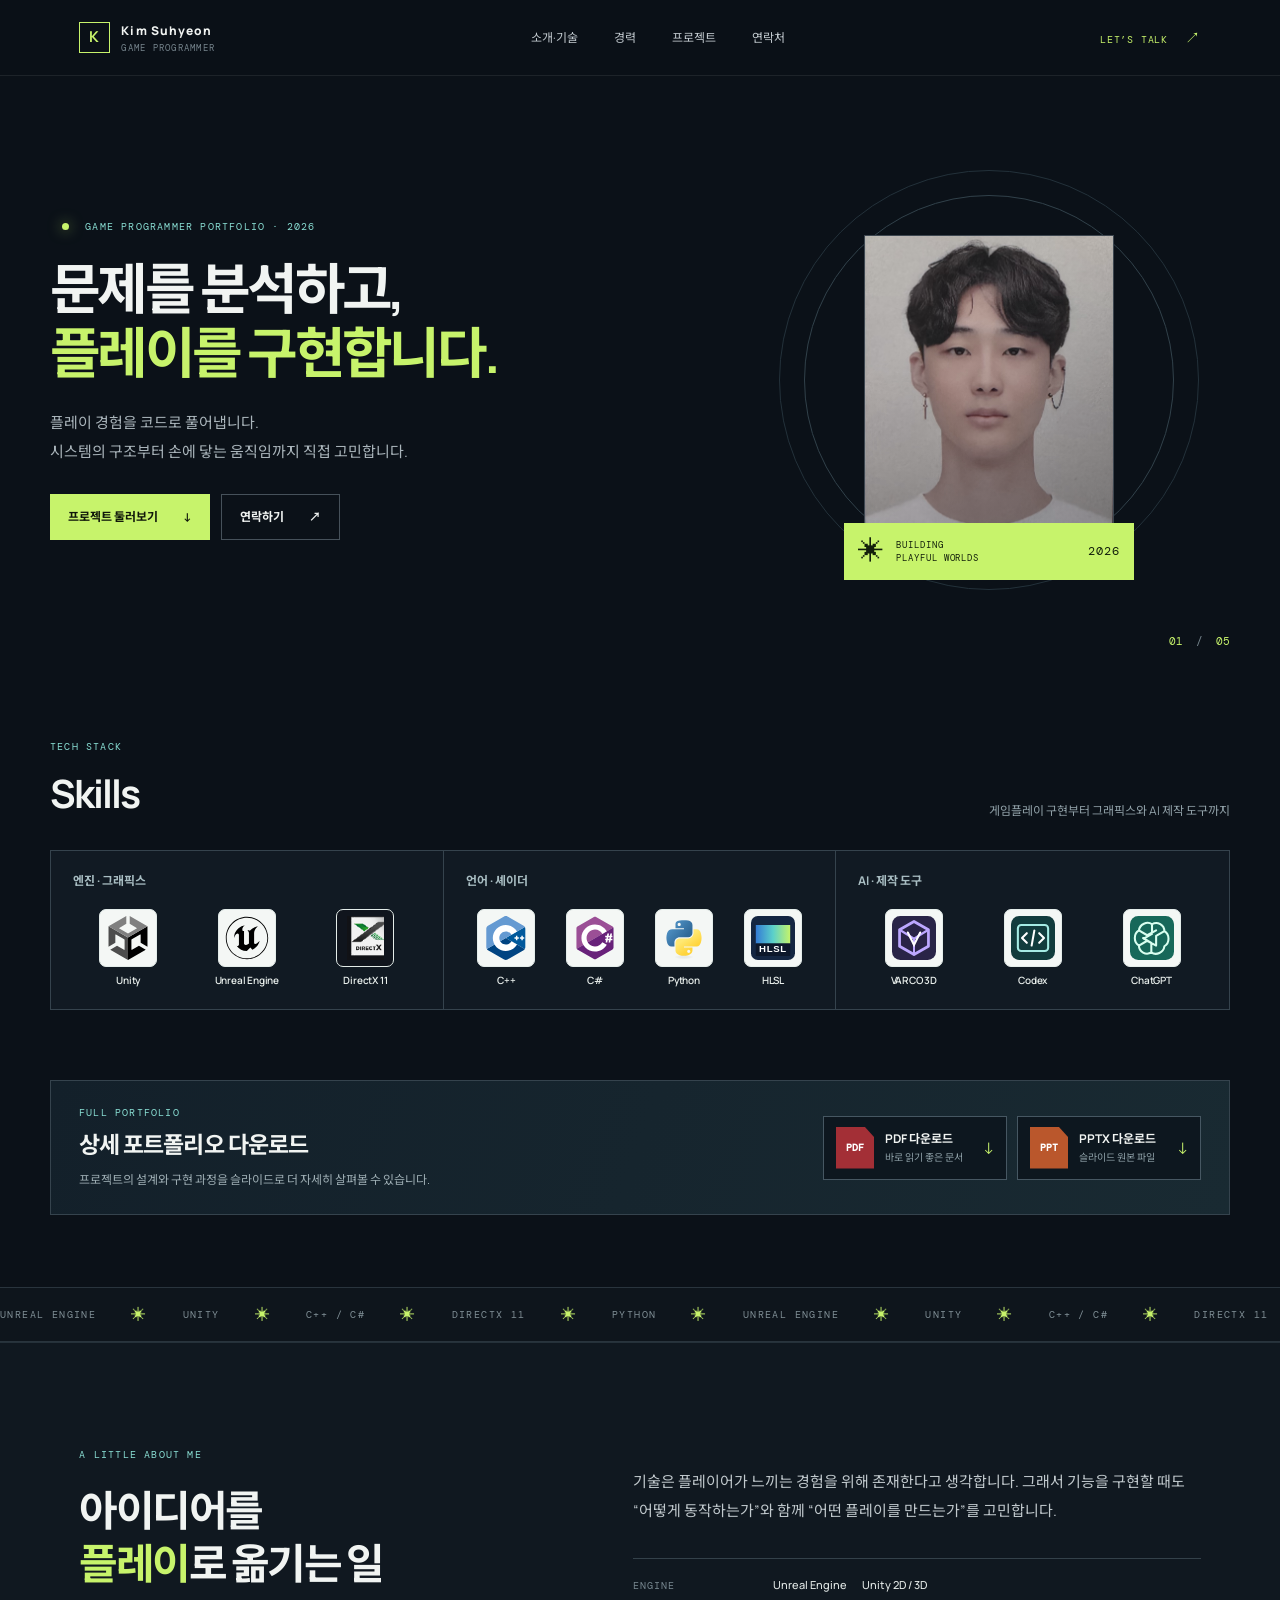
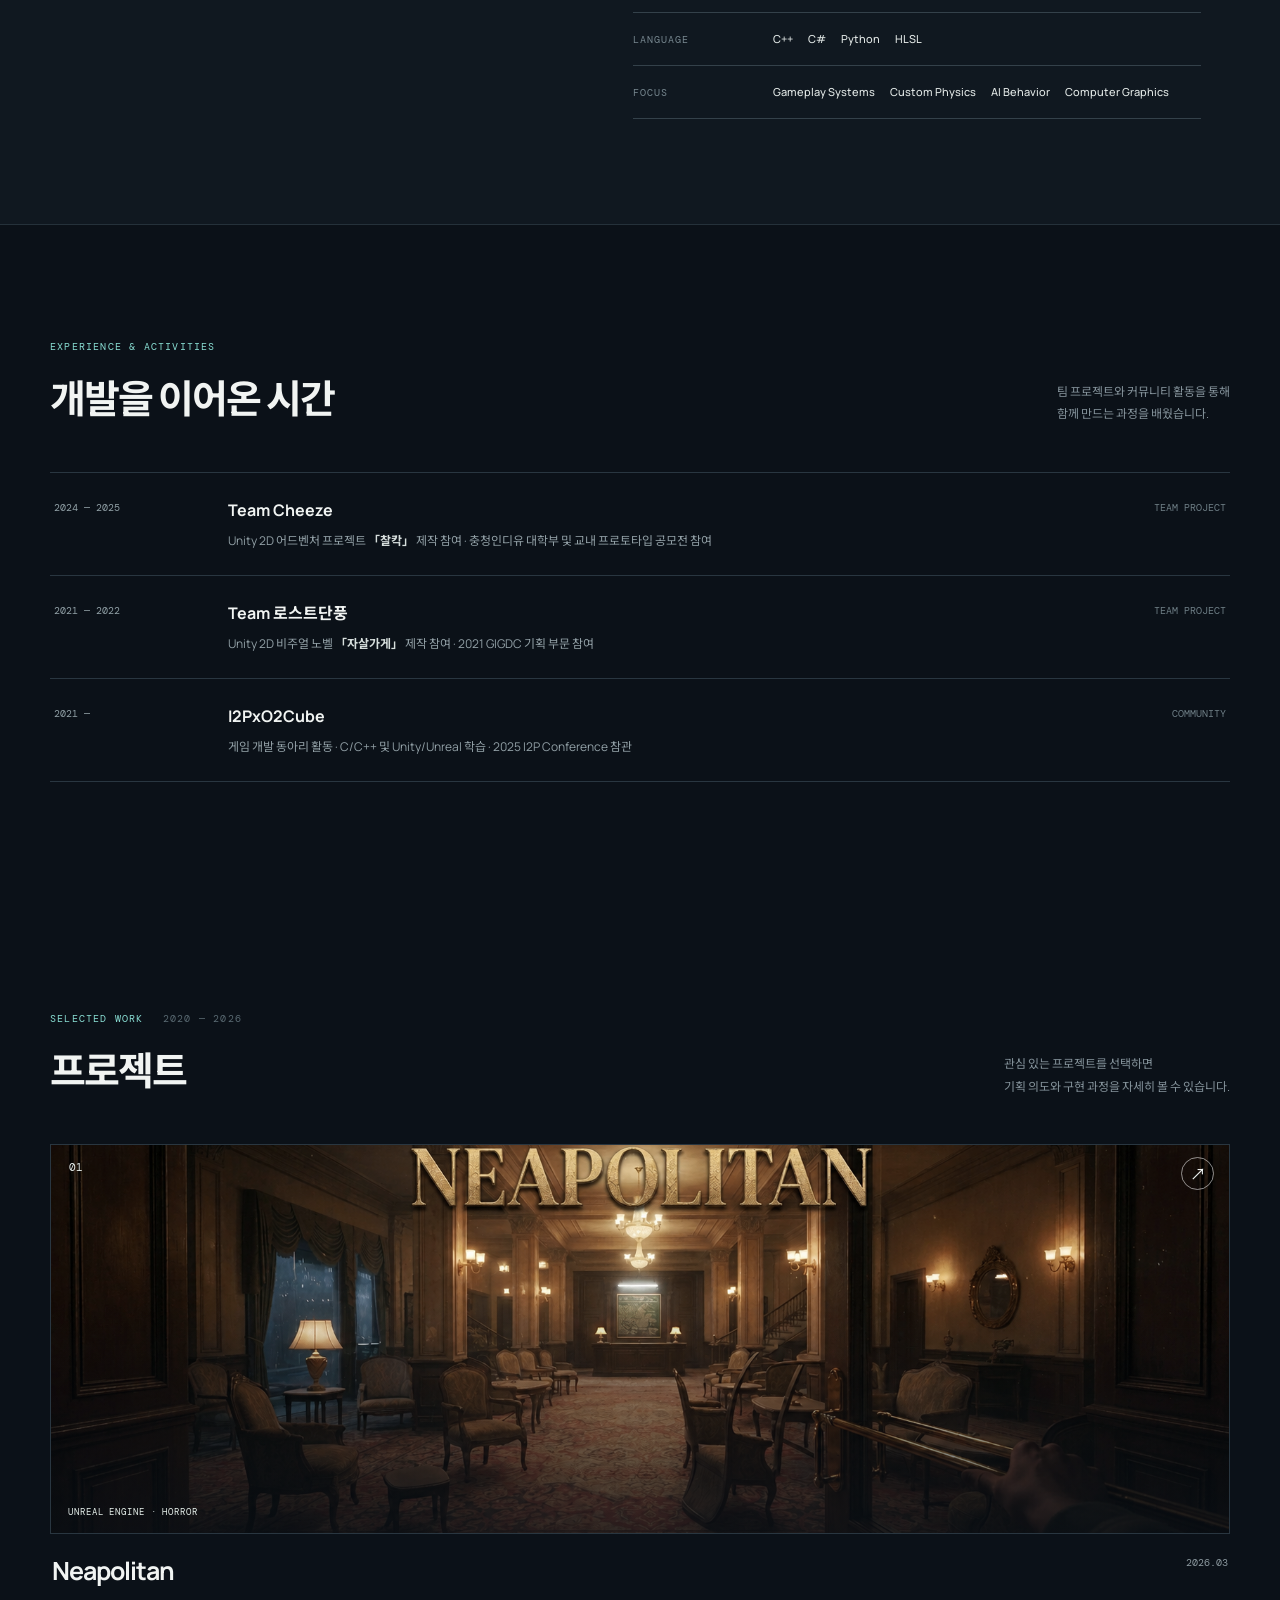
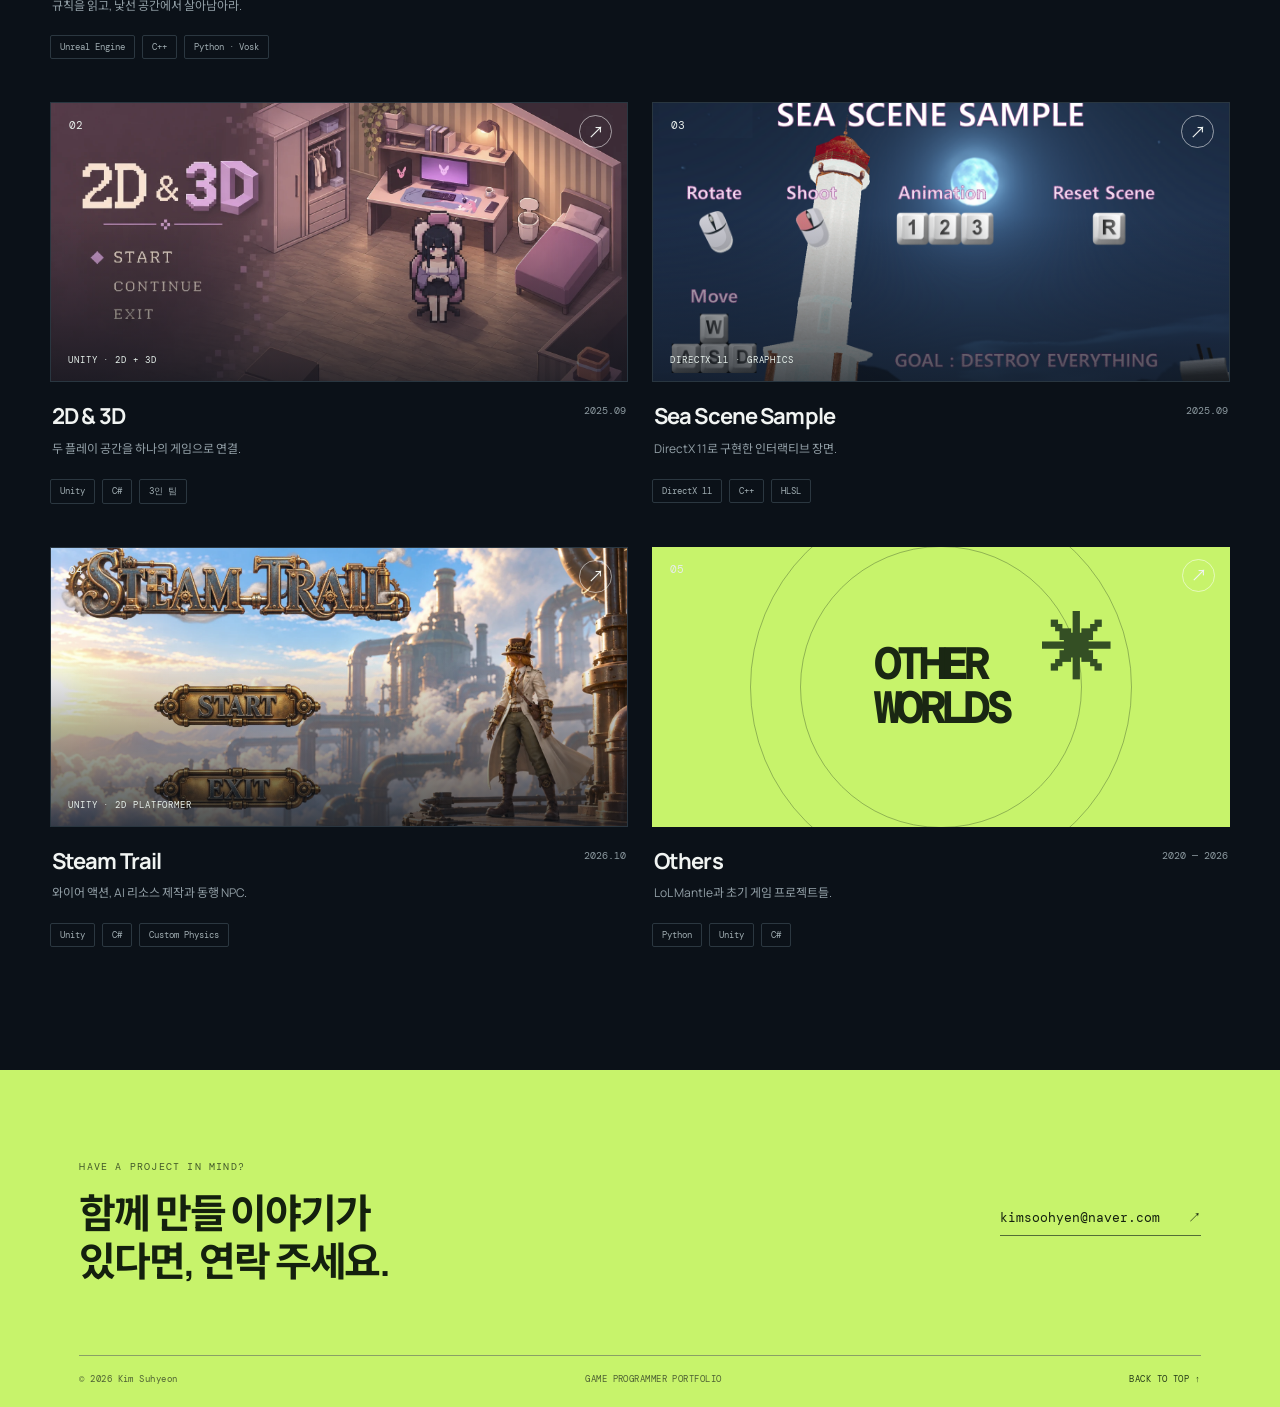
==== commit 14506947: "Add skills section and portfolio downloads" ====
--- a/index.html
+++ b/index.html
@@ -9,7 +9,7 @@
   <link rel="preconnect" href="https://fonts.googleapis.com">
   <link rel="preconnect" href="https://fonts.gstatic.com" crossorigin>
   <link href="https://fonts.googleapis.com/css2?family=DM+Mono:wght@400;500&family=Manrope:wght@400;500;600;700;800&family=Noto+Sans+KR:wght@400;500;600;700;800&display=swap" rel="stylesheet">
-  <link rel="stylesheet" href="assets/site.css?v=10">
+  <link rel="stylesheet" href="assets/site.css?v=23">
 </head>
 <body>
   <header class="topbar" id="top">
@@ -27,6 +27,18 @@
       </div>
       <div class="hero-portrait"><div class="portrait-frame"><img src="assets/image2.jpg" alt="김수현 프로필 사진"></div><div class="portrait-note"><span class="note-icon">✳</span><span>BUILDING<br>PLAYFUL WORLDS</span><span class="note-year">2026</span></div><div class="hero-orbit orbit-one"></div><div class="hero-orbit orbit-two"></div></div>
       <div class="hero-index">01 <span>/</span> 05</div>
+    </section>
+    <section class="skills-section" id="skills" aria-labelledby="skills-title">
+      <div class="skills-section-head"><div><p class="eyebrow">TECH STACK</p><h2 id="skills-title">Skills</h2></div><p>게임플레이 구현부터 그래픽스와 AI 제작 도구까지</p></div>
+      <div class="skills-category-grid">
+        <div class="skills-category"><h3>엔진 · 그래픽스</h3><div class="skills-logo-list"><div class="skills-logo-item"><span><img src="assets/logos/unity.svg" alt=""></span><b>Unity</b></div><div class="skills-logo-item"><span><img src="assets/logos/unrealengine.svg" alt=""></span><b>Unreal Engine</b></div><div class="skills-logo-item"><span class="directx-logo"><img src="assets/logos/directx11.png" alt=""></span><b>DirectX 11</b></div></div></div>
+        <div class="skills-category"><h3>언어 · 셰이더</h3><div class="skills-logo-list"><div class="skills-logo-item"><span><img src="assets/logos/cplusplus.svg" alt=""></span><b>C++</b></div><div class="skills-logo-item"><span><img src="assets/logos/csharp.svg" alt=""></span><b>C#</b></div><div class="skills-logo-item"><span><img src="assets/logos/python.svg" alt=""></span><b>Python</b></div><div class="skills-logo-item"><span><img src="assets/logos/hlsl.svg" alt=""></span><b>HLSL</b></div></div></div>
+        <div class="skills-category"><h3>AI · 제작 도구</h3><div class="skills-logo-list"><div class="skills-logo-item"><span><img src="assets/logos/varco3d.svg" alt=""></span><b>VARCO 3D</b></div><div class="skills-logo-item"><span><img src="assets/logos/codex.svg" alt=""></span><b>Codex</b></div><div class="skills-logo-item"><span><img src="assets/logos/chatgpt.svg" alt=""></span><b>ChatGPT</b></div></div></div>
+      </div>
+    </section>
+    <section class="portfolio-download" aria-labelledby="download-title">
+      <div class="download-copy"><p class="eyebrow">FULL PORTFOLIO</p><h2 id="download-title">상세 포트폴리오 다운로드</h2><p>프로젝트의 설계와 구현 과정을 슬라이드로 더 자세히 살펴볼 수 있습니다.</p></div>
+      <div class="download-actions"><a href="assets/downloads/KimSuhyeon_Portfolio.pdf" download="KimSuhyeon_Portfolio.pdf" type="application/pdf"><span class="download-file-icon" aria-hidden="true">PDF</span><span><strong>PDF 다운로드</strong><small>바로 읽기 좋은 문서</small></span><span class="download-arrow" aria-hidden="true">↓</span></a><a href="assets/downloads/KimSuhyeon_Portfolio.pptx" download="KimSuhyeon_Portfolio.pptx" type="application/vnd.openxmlformats-officedocument.presentationml.presentation"><span class="download-file-icon ppt" aria-hidden="true">PPT</span><span><strong>PPTX 다운로드</strong><small>슬라이드 원본 파일</small></span><span class="download-arrow" aria-hidden="true">↓</span></a></div>
     </section>
     <section class="ticker" aria-label="기술 스택"><div class="ticker-track"><span>UNREAL ENGINE</span><i>✳</i><span>UNITY</span><i>✳</i><span>C++ / C#</span><i>✳</i><span>DIRECTX 11</span><i>✳</i><span>PYTHON</span><i>✳</i><span>UNREAL ENGINE</span><i>✳</i><span>UNITY</span><i>✳</i><span>C++ / C#</span><i>✳</i><span>DIRECTX 11</span><i>✳</i><span>PYTHON</span><i>✳</i></div></section>
     <section class="about-section">
--- a/assets/site.css
+++ b/assets/site.css
@@ -22,4 +22,27 @@
 @media(max-width:760px){.hero h1{font-size:clamp(32px,8.5vw,48px)}}
 
 .related-project{display:grid;grid-template-columns:minmax(180px,42%) 1fr;gap:22px;margin:34px 0 8px;padding:16px;border:1px solid #35434d;background:#111a23}.related-project img{width:100%;height:100%;min-height:220px;object-fit:cover}.related-project-copy{display:flex;flex-direction:column;align-items:flex-start;justify-content:center}.related-project-copy .eyebrow{margin:0 0 6px}.related-project-copy h2{margin:0 0 9px;font-size:23px}.related-project-copy>p:not(.eyebrow){margin:0 0 16px;color:#a8b3b8;font-size:12px;line-height:1.8}.related-project-tags{display:flex;flex-wrap:wrap;gap:6px;margin-bottom:18px}.related-project-tags span{font:9px var(--mono);color:#a0adb2;padding:5px 8px;border:1px solid #2b3740}.related-project .button{gap:14px}@media(max-width:760px){.related-project{grid-template-columns:1fr}.related-project img{height:200px;min-height:0}}
-.others-intro{background:linear-gradient(110deg,#111a23,#1c2a32);border-bottom:1px solid #293640;padding-bottom:55px}.others-intro .eyebrow{margin:35px 0 8px}.others-intro h1{font-size:52px;letter-spacing:-.06em;line-height:1.1;margin:0}.others-intro p:last-child{font-size:14px;color:#a8b3b8;max-width:650px;margin:18px 0 0}.others-section{padding-top:70px}.others-notes{display:grid;grid-template-columns:1fr 1fr;gap:24px;margin-top:65px}.others-notes section{border-top:1px solid #35434d;padding-top:22px;scroll-margin-top:100px}.others-notes .eyebrow{margin:0 0 9px}.others-notes h2{font-size:20px;margin:0 0 9px}.others-notes p:last-child{color:#a8b3b8;font-size:13px;line-height:1.85;margin:0}@media(max-width:760px){.others-intro h1{font-size:40px}.others-notes{grid-template-columns:1fr;margin-top:45px}}+.others-intro{background:linear-gradient(110deg,#111a23,#1c2a32);border-bottom:1px solid #293640;padding-bottom:55px}.others-intro .eyebrow{margin:35px 0 8px}.others-intro h1{font-size:52px;letter-spacing:-.06em;line-height:1.1;margin:0}.others-intro p:last-child{font-size:14px;color:#a8b3b8;max-width:650px;margin:18px 0 0}.others-section{padding-top:70px}.others-notes{display:grid;grid-template-columns:1fr 1fr;gap:24px;margin-top:65px}.others-notes section{border-top:1px solid #35434d;padding-top:22px;scroll-margin-top:100px}.others-notes .eyebrow{margin:0 0 9px}.others-notes h2{font-size:20px;margin:0 0 9px}.others-notes p:last-child{color:#a8b3b8;font-size:13px;line-height:1.85;margin:0}@media(max-width:760px){.others-intro h1{font-size:40px}.others-notes{grid-template-columns:1fr;margin-top:45px}}
+/* Added Skills section; original hero and page layout stay intact. */
+.skills-section{max-width:var(--max);margin:auto;padding:64px 0 70px}
+.skills-section-head{display:flex;justify-content:space-between;align-items:end;gap:24px;margin-bottom:25px}.skills-section-head .eyebrow{margin:0 0 8px}.skills-section-head h2{margin:0;font-size:39px;letter-spacing:-.05em}.skills-section-head>p{margin:0 0 5px;color:#91a1a8;font-size:12px}
+.skills-category-grid{display:grid;grid-template-columns:repeat(3,minmax(0,1fr));border:1px solid #35434d;background:#111a23}
+.skills-category{padding:20px 22px 22px;min-width:0;border-right:1px solid #35434d}.skills-category:last-child{border-right:0}.skills-category h3{margin:0 0 18px;color:#a8bdc2;font-size:12px;font-weight:700}
+.skills-logo-list{display:flex;flex-wrap:wrap;gap:14px 12px}.skills-logo-item{width:72px;display:flex;flex-direction:column;align-items:center;text-align:center;gap:7px}.skills-logo-item>span{box-sizing:border-box;width:58px;height:58px;flex:0 0 58px;padding:6px;display:flex;align-items:center;justify-content:center;overflow:hidden;border:1px solid #e3ece9;border-radius:7px;background:#f4f7f5}.skills-logo-item>span.directx-logo{background:#10151d}.skills-logo-item img{display:block;width:44px;height:44px;object-fit:contain}.skills-logo-item b{font-size:11px;font-weight:600;line-height:1.25;color:#e8eeeb}
+@media(max-width:1250px){.skills-section{margin-left:6.2vw;margin-right:6.2vw}}
+@media(max-width:760px){.skills-section{padding:52px 0}.skills-section-head{align-items:start;flex-direction:column;gap:4px}.skills-section-head h2{font-size:32px}.skills-category-grid{grid-template-columns:1fr}.skills-category{border-right:0;border-bottom:1px solid #35434d;padding:17px}.skills-category:last-child{border-bottom:0}.skills-category h3{margin-bottom:13px}.skills-logo-list{gap:11px}.skills-logo-item{width:66px}.skills-logo-item>span{width:52px;height:52px;flex-basis:52px}.skills-logo-item img{width:40px;height:40px}}
+/* Keep every category on one icon row. */
+.skills-logo-list{display:grid;grid-template-columns:repeat(3,minmax(0,1fr));gap:8px}
+.skills-category:nth-child(2) .skills-logo-list{grid-template-columns:repeat(4,minmax(0,1fr))}
+.skills-logo-item{width:auto;min-width:0}
+.skills-logo-item b{white-space:nowrap;font-size:10px;letter-spacing:-.02em}
+@media(max-width:950px){.skills-category{padding-inline:14px}.skills-logo-item b{font-size:9px}.skills-logo-item>span{width:50px;height:50px;flex-basis:50px}.skills-logo-item img{width:38px;height:38px}}
+@media(max-width:760px){.skills-category{padding:17px}.skills-logo-list{gap:7px}.skills-logo-item b{font-size:10px}.skills-logo-item>span{width:52px;height:52px;flex-basis:52px}.skills-logo-item img{width:40px;height:40px}}
+@media(max-width:380px){.skills-category{padding:13px}.skills-logo-list{gap:4px}.skills-logo-item b{font-size:9px}.skills-logo-item>span{width:46px;height:46px;flex-basis:46px}.skills-logo-item img{width:36px;height:36px}}
+/* Download the full presentation in either format. */
+.portfolio-download{max-width:var(--max);margin:0 auto 72px;padding:25px 28px;border:1px solid #35434d;background:linear-gradient(110deg,#13202a,#192a32);display:grid;grid-template-columns:minmax(0,1fr) auto;gap:30px;align-items:center}
+.download-copy .eyebrow{margin:0 0 7px}.download-copy h2{font-size:23px;letter-spacing:-.04em;margin:0 0 6px}.download-copy>p:last-child{font-size:12px;color:#9eaeb4;margin:0}
+.download-actions{display:flex;gap:10px}.download-actions>a{display:flex;align-items:center;gap:11px;min-width:184px;padding:10px 12px;border:1px solid #465762;background:#0d171f;transition:border-color .2s,background .2s}.download-actions>a:hover{border-color:var(--lime);background:#14222b}.download-file-icon{width:38px;height:42px;display:grid;place-items:center;flex:none;background:#a32f36;color:#fff;font:700 10px var(--mono);letter-spacing:.02em;clip-path:polygon(0 0,75% 0,100% 25%,100% 100%,0 100%)}.download-file-icon.ppt{background:#ba572c}.download-actions strong{display:block;font-size:12px}.download-actions small{display:block;color:#8fa1a8;font-size:10px}.download-arrow{margin-left:auto;color:var(--lime);font-size:16px}
+@media(max-width:1250px){.portfolio-download{margin-left:6.2vw;margin-right:6.2vw}}
+@media(max-width:850px){.portfolio-download{grid-template-columns:1fr}.download-actions{width:100%}.download-actions>a{flex:1}}
+@media(max-width:560px){.portfolio-download{padding:20px;margin-bottom:52px}.download-actions{flex-direction:column}.download-actions>a{min-width:0}.download-copy h2{font-size:20px}}
